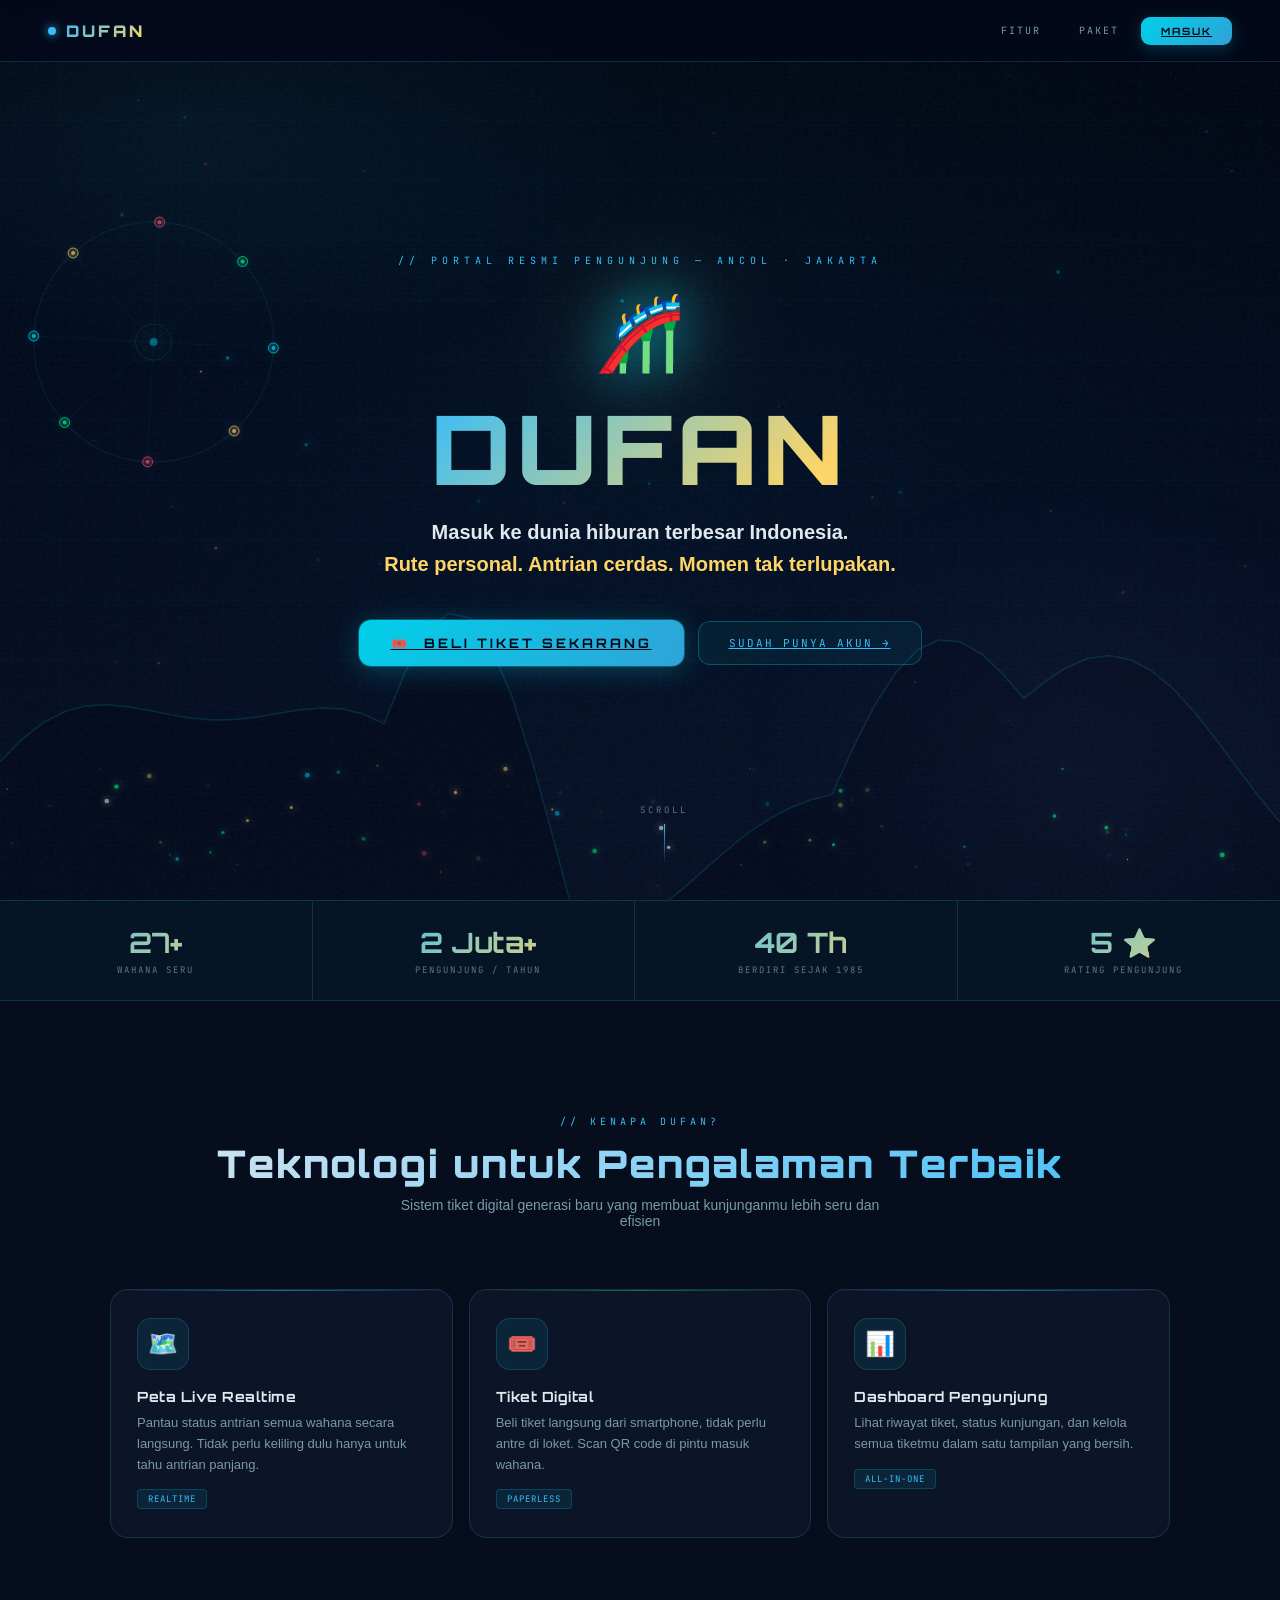
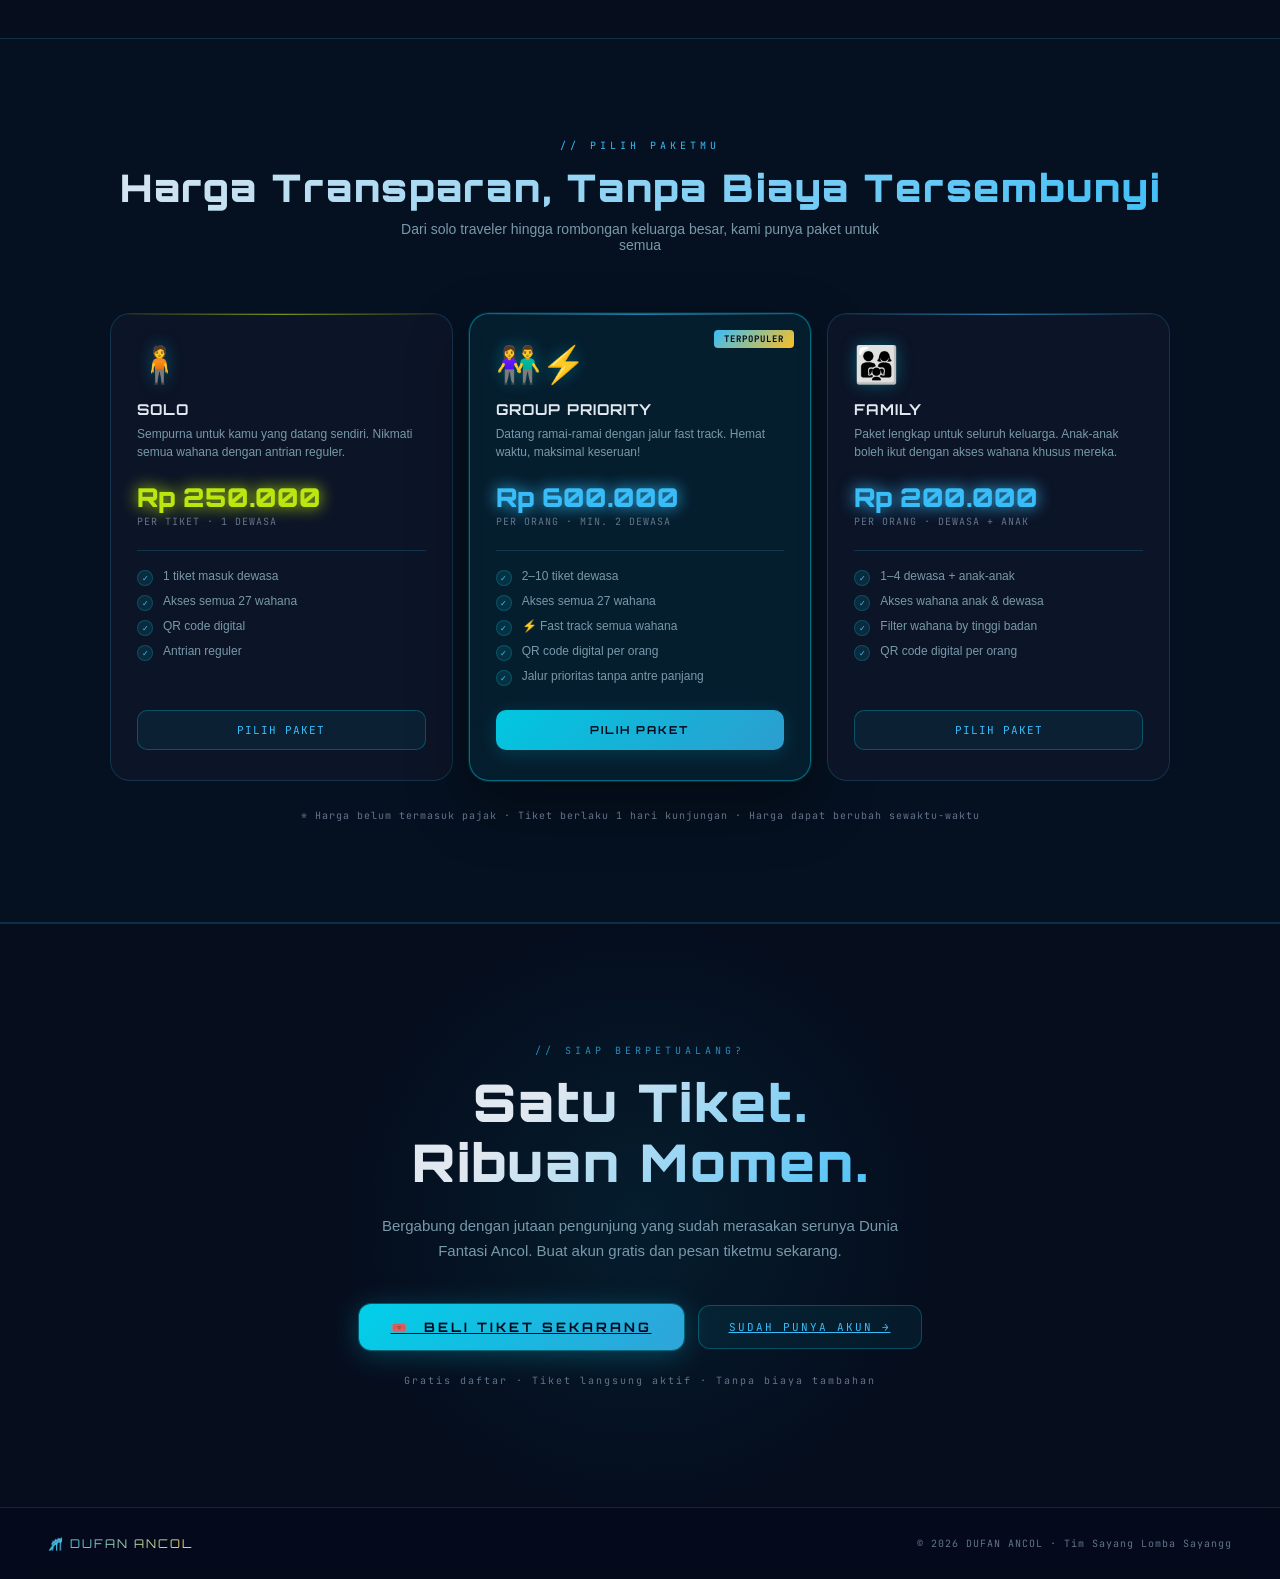
==== index.html @ 314b5cd5 "first commit" ====
<!DOCTYPE html>
<html lang="id">
<head>
<meta charset="UTF-8"/>
<meta name="viewport" content="width=device-width, initial-scale=1.0"/>
<title>DUFAN — Dunia Fantasi Ancol</title>
<link rel="icon" href="data:image/svg+xml,<svg xmlns='http://www.w3.org/2000/svg' viewBox='0 0 100 100'><text y='.9em' font-size='90'>🎢</text></svg>"/>
<link rel="preconnect" href="https://fonts.googleapis.com"/>
<link href="https://fonts.googleapis.com/css2?family=Orbitron:wght@400;600;700;900&family=Syne:wght@400;600;700;800&family=JetBrains+Mono:wght@300;400;500&display=swap" rel="stylesheet"/>
<link href="css/style.css" rel="stylesheet"/>
<link href="css/map.css" rel="stylesheet"/>
</head>
<body>

<canvas id="bg-canvas"></canvas>
<div class="noise"></div>
<div class="scanlines"></div>

<!-- NAVBAR -->
<nav class="navbar">
  <div class="nav-brand">
    <div class="nav-dot"></div>
    <div class="nav-logo">DUFAN</div>
  </div>
  <div class="nav-links">
    <a class="nav-link" href="#fitur">FITUR</a>
    <a class="nav-link" href="#paket">PAKET</a>
    <a href="login.html" class="nav-btn">MASUK</a>
  </div>
</nav>

<div class="page">

  <!-- ═══════════ HERO ═══════════ -->
  <section class="s-hero" id="hero">
    <div class="hero-eyebrow">// PORTAL RESMI PENGUNJUNG — ANCOL · JAKARTA</div>
    <div class="hero-logo-wrap">
      <div class="hero-icon">🎢</div>
    </div>
    <div class="hero-title">DUFAN</div>
    <div class="hero-tagline">
      Masuk ke dunia hiburan terbesar Indonesia.<br>
      <em>Rute personal. Antrian cerdas. Momen tak terlupakan.</em>
    </div>
    <div class="hero-cta-row">
      <a href="login.html" class="btn-cta">🎟️ &nbsp;BELI TIKET SEKARANG</a>
      <a href="login.html" class="btn-cta-outline">SUDAH PUNYA AKUN →</a>
    </div>
    <div class="hero-scroll" onclick="document.getElementById('fitur').scrollIntoView({behavior:'smooth'})">
      <span>SCROLL</span>
      <div class="hero-scroll-line"></div>
    </div>
  </section>

  <!-- STATS BAR -->
  <div class="stats-bar reveal">
    <div class="stat-item">
      <div class="stat-n">27+</div>
      <div class="stat-l">WAHANA SERU</div>
    </div>
    <div class="stat-item">
      <div class="stat-n">2 Juta+</div>
      <div class="stat-l">PENGUNJUNG / TAHUN</div>
    </div>
    <div class="stat-item">
      <div class="stat-n">40 Th</div>
      <div class="stat-l">BERDIRI SEJAK 1985</div>
    </div>
    <div class="stat-item">
      <div class="stat-n">5 ⭐</div>
      <div class="stat-l">RATING PENGUNJUNG</div>
    </div>
  </div>

  <!-- ═══════════ FITUR ═══════════ -->
  <section class="s-features" id="fitur">
    <div class="sec-eye reveal">// KENAPA DUFAN?</div>
    <div class="sec-title reveal">Teknologi untuk Pengalaman Terbaik</div>
    <div class="sec-sub reveal">Sistem tiket digital generasi baru yang membuat kunjunganmu lebih seru dan efisien</div>

    <div class="features-grid">
      <div class="feat-card reveal" style="--fc:var(--cyan)">
        <div class="feat-card-icon">🗺️</div>
        <div class="feat-card-title">Peta Live Realtime</div>
        <div class="feat-card-desc">Pantau status antrian semua wahana secara langsung. Tidak perlu keliling dulu hanya untuk tahu antrian panjang.</div>
        <div class="feat-card-tag">REALTIME</div>
      </div>
      <div class="feat-card reveal" style="--fc:var(--green)">
        <div class="feat-card-icon">🎟️</div>
        <div class="feat-card-title">Tiket Digital</div>
        <div class="feat-card-desc">Beli tiket langsung dari smartphone, tidak perlu antre di loket. Scan QR code di pintu masuk wahana.</div>
        <div class="feat-card-tag">PAPERLESS</div>
      </div>
      <div class="feat-card reveal" style="--fc:var(--cyan2)">
        <div class="feat-card-icon">📊</div>
        <div class="feat-card-title">Dashboard Pengunjung</div>
        <div class="feat-card-desc">Lihat riwayat tiket, status kunjungan, dan kelola semua tiketmu dalam satu tampilan yang bersih.</div>
        <div class="feat-card-tag">ALL-IN-ONE</div>
      </div>
    </div>
  </section>

  <!-- ═══════════ PAKET HARGA ═══════════ -->
  <section class="s-pricing" id="paket">
    <div class="sec-eye reveal">// PILIH PAKETMU</div>
    <div class="sec-title reveal">Harga Transparan, Tanpa Biaya Tersembunyi</div>
    <div class="sec-sub reveal">Dari solo traveler hingga rombongan keluarga besar, kami punya paket untuk semua</div>

    <div class="pricing-grid">
      <!-- SOLO -->
      <div class="pkg-card reveal" style="--pc:#bbe70e">
        <div class="pkg-em">🧍</div>
        <div class="pkg-name">SOLO</div>
        <div class="pkg-desc">Sempurna untuk kamu yang datang sendiri. Nikmati semua wahana dengan antrian reguler.</div>
        <div class="pkg-price-wrap">
          <div class="pkg-price">Rp 250.000</div>
          <div class="pkg-price-unit">PER TIKET · 1 DEWASA</div>
        </div>
        <div class="pkg-divider"></div>
        <div class="pkg-feats">
          <div class="pkg-feat"><div class="pkg-feat-dot">✓</div>1 tiket masuk dewasa</div>
          <div class="pkg-feat"><div class="pkg-feat-dot">✓</div>Akses semua 27 wahana</div>
          <div class="pkg-feat"><div class="pkg-feat-dot">✓</div>QR code digital</div>
          <div class="pkg-feat"><div class="pkg-feat-dot">✓</div>Antrian reguler</div>
        </div>
        <button class="pkg-cta-outline" onclick="location.href='login.html'">PILIH PAKET</button>
      </div>

      <!-- GROUP PRIORITY (featured) -->
      <div class="pkg-card featured reveal" style="--pc:var(--cyan)">
        <div class="pkg-badge">TERPOPULER</div>
        <div class="pkg-em">👫⚡</div>
        <div class="pkg-name">GROUP PRIORITY</div>
        <div class="pkg-desc">Datang ramai-ramai dengan jalur fast track. Hemat waktu, maksimal keseruan!</div>
        <div class="pkg-price-wrap">
          <div class="pkg-price">Rp 600.000</div>
          <div class="pkg-price-unit">PER ORANG · MIN. 2 DEWASA</div>
        </div>
        <div class="pkg-divider"></div>
        <div class="pkg-feats">
          <div class="pkg-feat"><div class="pkg-feat-dot">✓</div>2–10 tiket dewasa</div>
          <div class="pkg-feat"><div class="pkg-feat-dot">✓</div>Akses semua 27 wahana</div>
          <div class="pkg-feat"><div class="pkg-feat-dot">✓</div>⚡ Fast track semua wahana</div>
          <div class="pkg-feat"><div class="pkg-feat-dot">✓</div>QR code digital per orang</div>
          <div class="pkg-feat"><div class="pkg-feat-dot">✓</div>Jalur prioritas tanpa antre panjang</div>
        </div>
        <button class="pkg-cta" onclick="location.href='login.html'">PILIH PAKET</button>
      </div>

      <!-- FAMILY -->
      <div class="pkg-card reveal" style="--pc:#38bdf8">
        <div class="pkg-em">👨‍👩‍👧</div>
        <div class="pkg-name">FAMILY</div>
        <div class="pkg-desc">Paket lengkap untuk seluruh keluarga. Anak-anak boleh ikut dengan akses wahana khusus mereka.</div>
        <div class="pkg-price-wrap">
          <div class="pkg-price">Rp 200.000</div>
          <div class="pkg-price-unit">PER ORANG · DEWASA + ANAK</div>
        </div>
        <div class="pkg-divider"></div>
        <div class="pkg-feats">
          <div class="pkg-feat"><div class="pkg-feat-dot">✓</div>1–4 dewasa + anak-anak</div>
          <div class="pkg-feat"><div class="pkg-feat-dot">✓</div>Akses wahana anak & dewasa</div>
          <div class="pkg-feat"><div class="pkg-feat-dot">✓</div>Filter wahana by tinggi badan</div>
          <div class="pkg-feat"><div class="pkg-feat-dot">✓</div>QR code digital per orang</div>
        </div>
        <button class="pkg-cta-outline" onclick="location.href='login.html'">PILIH PAKET</button>
      </div>
    </div>

    <div class="pricing-note reveal">* Harga belum termasuk pajak · Tiket berlaku 1 hari kunjungan · Harga dapat berubah sewaktu-waktu</div>
  </section>

  <!-- ═══════════ CTA ═══════════ -->
  <section class="s-cta" id="mulai">
    <div class="cta-glow"></div>
    <div class="cta-inner reveal">
      <div class="cta-eye">// SIAP BERPETUALANG?</div>
      <div class="cta-title">Satu Tiket.<br>Ribuan Momen.</div>
      <div class="cta-sub">Bergabung dengan jutaan pengunjung yang sudah merasakan serunya Dunia Fantasi Ancol. Buat akun gratis dan pesan tiketmu sekarang.</div>
      <div class="cta-btns">
        <a href="login.html" class="btn-cta">🎟️ &nbsp;BELI TIKET SEKARANG</a>
        <a href="login.html" class="btn-cta-outline">SUDAH PUNYA AKUN →</a>
      </div>
      <div class="cta-note">Gratis daftar · Tiket langsung aktif · Tanpa biaya tambahan</div>
    </div>
  </section>

</div><!-- /page -->

<!-- FOOTER -->
<footer class="footer">
  <div class="footer-brand">🎢 DUFAN ANCOL</div>
  <div class="footer-copy">© 2026 DUFAN ANCOL · Tim Sayang Lomba Sayangg</div>
</footer>

<!-- BG CANVAS -->
<script src="js/script.js"> </script>

<!-- SCROLL REVEAL -->
<script src="js/observer.js"></script>
</body>
</html>
---- css/style.css ----
*,*::before,*::after{box-sizing:border-box;margin:0;padding:0}
:root{
  --ink:#04091a;--ink2:#070e23;--cyan:#00e5ff;--cyan2:#38bdf8;
  --gold:#ffd566;--gold2:#fbbf24;--green:#00ff87;--red:#ff4d6d;
  --panel:rgba(5,12,30,0.82);--border:rgba(0,229,255,0.12);
  --border2:rgba(0,229,255,0.25);--muted:#3a5068;--sub:#7899aa;--text:#ddeeff;
}
html{scroll-behavior:smooth}
body{min-height:100%;background:var(--ink);color:var(--text);font-family:'Syne',sans-serif;font-size:14px;overflow-x:hidden}
#bg-canvas{position:fixed;inset:0;width:100%;height:100%;z-index:0;pointer-events:none}
.noise{position:fixed;inset:0;z-index:1;opacity:.035;pointer-events:none;
  background-image:url("data:image/svg+xml,%3Csvg viewBox='0 0 256 256' xmlns='http://www.w3.org/2000/svg'%3E%3Cfilter id='n'%3E%3CfeTurbulence type='fractalNoise' baseFrequency='.9' numOctaves='4' stitchTiles='stitch'/%3E%3C/filter%3E%3Crect width='100%25' height='100%25' filter='url(%23n)'/%3E%3C/svg%3E")}
.scanlines{position:fixed;inset:0;z-index:2;pointer-events:none;
  background:repeating-linear-gradient(0deg,transparent,transparent 2px,rgba(0,229,255,.012) 2px,rgba(0,229,255,.012) 4px);
  animation:scanShift 8s linear infinite}
@keyframes scanShift{from{background-position:0 0}to{background-position:0 400px}}

/* ── NAVBAR ── */
.navbar{
  position:fixed;top:0;left:0;right:0;z-index:200;
  height:62px;padding:0 48px;
  display:flex;align-items:center;gap:16px;
  background:rgba(4,9,26,.85);backdrop-filter:blur(20px);
  border-bottom:1px solid var(--border);
  transition:background .3s;
}
.nav-brand{display:flex;align-items:center;gap:10px;text-decoration:none}
.nav-dot{width:8px;height:8px;border-radius:50%;background:var(--cyan);
  box-shadow:0 0 10px var(--cyan);animation:navpulse 2s ease-in-out infinite}
@keyframes navpulse{0%,100%{opacity:1;box-shadow:0 0 10px var(--cyan)}50%{opacity:.3;box-shadow:0 0 3px var(--cyan)}}
.nav-logo{font-family:'Orbitron',monospace;font-weight:900;font-size:16px;letter-spacing:3px;
  background:linear-gradient(135deg,var(--cyan),var(--gold));
  -webkit-background-clip:text;-webkit-text-fill-color:transparent;background-clip:text}
.nav-links{display:flex;align-items:center;gap:6px;margin-left:auto}
.nav-link{padding:7px 16px;background:none;border:none;
  font-family:'JetBrains Mono',monospace;font-size:10px;letter-spacing:2px;
  color:var(--sub);cursor:pointer;border-radius:8px;transition:all .2s;text-decoration:none}
.nav-link:hover{color:var(--cyan);background:rgba(0,229,255,.06)}
.nav-btn{padding:8px 20px;
  background:linear-gradient(135deg,rgba(0,229,255,.9),rgba(56,189,248,.85));
  color:var(--ink);border:none;border-radius:9px;
  font-family:'Orbitron',monospace;font-weight:700;font-size:10px;letter-spacing:2px;
  cursor:pointer;transition:all .2s;
  box-shadow:0 4px 16px rgba(0,229,255,.2)}
.nav-btn:hover{transform:translateY(-1px);box-shadow:0 8px 24px rgba(0,229,255,.35)}

/* ── SECTIONS WRAPPER ── */
.page{position:relative;z-index:10}

/* ─────────────────────────────
   SECTION 1: HERO
───────────────────────────── */
.s-hero{
  min-height:100vh;
  display:flex;flex-direction:column;align-items:center;justify-content:center;
  padding:100px 48px 80px;text-align:center;position:relative;
}
.hero-eyebrow{
  font-family:'JetBrains Mono',monospace;font-size:10px;letter-spacing:5px;
  color:var(--cyan);opacity:.8;margin-bottom:24px;
  animation:fadeUp .6s ease both;
}
.hero-logo-wrap{display:flex;align-items:center;justify-content:center;gap:20px;margin-bottom:24px;animation:fadeUp .7s .1s ease both}
.hero-icon{font-size:72px;filter:drop-shadow(0 0 28px rgba(0,229,255,.7)) drop-shadow(0 0 60px rgba(255,213,102,.3));
  animation:logoFloat 4s ease-in-out infinite}
@keyframes logoFloat{0%,100%{transform:translateY(0) rotate(-2deg)}50%{transform:translateY(-12px) rotate(2deg)}}
.hero-title{
  font-family:'Orbitron',monospace;font-weight:900;font-size:clamp(52px,10vw,96px);
  line-height:1;letter-spacing:6px;
  background:linear-gradient(135deg,var(--cyan) 0%,var(--gold) 50%,var(--cyan) 100%);
  background-size:200% auto;
  -webkit-background-clip:text;-webkit-text-fill-color:transparent;background-clip:text;
  animation:shimmer 4s linear infinite,fadeUp .7s .1s ease both;
}
@keyframes shimmer{from{background-position:0% center}to{background-position:200% center}}
.hero-tagline{
  font-size:clamp(15px,2vw,20px);font-weight:600;color:var(--text);
  line-height:1.6;max-width:580px;margin:20px auto 40px;
  animation:fadeUp .7s .2s ease both;
}
.hero-tagline em{font-style:normal;color:var(--gold)}
.hero-cta-row{display:flex;align-items:center;justify-content:center;gap:14px;flex-wrap:wrap;animation:fadeUp .7s .3s ease both}
.btn-cta{
  padding:15px 32px;
  background:linear-gradient(135deg,rgba(0,229,255,.9),rgba(56,189,248,.85));
  color:var(--ink);border:none;border-radius:12px;
  font-family:'Orbitron',monospace;font-weight:700;font-size:13px;letter-spacing:3px;
  cursor:pointer;transition:all .3s;position:relative;overflow:hidden;
  box-shadow:0 4px 28px rgba(0,229,255,.25),0 0 0 1px rgba(0,229,255,.3);
}
.btn-cta::before{content:'';position:absolute;inset:0;
  background:linear-gradient(135deg,rgba(255,213,102,.3),transparent);opacity:0;transition:opacity .3s}
.btn-cta:hover{transform:translateY(-2px);box-shadow:0 10px 36px rgba(0,229,255,.4)}
.btn-cta:hover::before{opacity:1}
.btn-cta-outline{
  padding:14px 30px;
  background:rgba(0,229,255,.06);
  border:1px solid var(--border2);border-radius:12px;
  font-family:'JetBrains Mono',monospace;font-size:11px;letter-spacing:2px;
  color:var(--cyan);cursor:pointer;transition:all .2s;
}
.btn-cta-outline:hover{background:rgba(0,229,255,.12);border-color:rgba(0,229,255,.5)}
.hero-scroll{
  position:absolute;bottom:36px;left:50%;transform:translateX(-50%);
  display:flex;flex-direction:column;align-items:center;gap:8px;
  font-family:'JetBrains Mono',monospace;font-size:9px;letter-spacing:3px;color:var(--muted);
  animation:fadeUp .8s .6s ease both;cursor:pointer;
}
.hero-scroll-line{width:1px;height:40px;background:linear-gradient(180deg,var(--cyan),transparent);
  animation:scrollPulse 2s ease-in-out infinite}
@keyframes scrollPulse{0%,100%{opacity:.3;transform:scaleY(1)}50%{opacity:1;transform:scaleY(1.1)}}

/* ── STATS BAR ── */
.stats-bar{
  display:flex;align-items:center;justify-content:center;
  gap:0;flex-wrap:wrap;
  background:rgba(0,229,255,.03);border-top:1px solid var(--border);border-bottom:1px solid var(--border);
  padding:0;margin:0;
}
.stat-item{
  flex:1;min-width:160px;padding:24px 32px;text-align:center;
  border-right:1px solid var(--border);
  transition:background .2s;
}
.stat-item:last-child{border-right:none}
.stat-item:hover{background:rgba(0,229,255,.04)}
.stat-n{font-family:'Orbitron',monospace;font-size:28px;font-weight:700;
  background:linear-gradient(135deg,var(--cyan),var(--gold));
  -webkit-background-clip:text;-webkit-text-fill-color:transparent;background-clip:text}
.stat-l{font-family:'JetBrains Mono',monospace;font-size:9px;letter-spacing:2px;color:var(--muted);margin-top:4px}

/* ─────────────────────────────
   SECTION 2: FITUR
───────────────────────────── */
.s-features{padding:100px 48px}
.sec-eye{font-family:'JetBrains Mono',monospace;font-size:10px;letter-spacing:4px;color:var(--cyan);opacity:.7;margin-bottom:12px;text-align:center}
.sec-title{
  font-family:'Orbitron',monospace;font-weight:900;font-size:clamp(26px,4vw,38px);
  letter-spacing:2px;text-align:center;margin-bottom:10px;
  background:linear-gradient(135deg,var(--text),var(--cyan));
  -webkit-background-clip:text;-webkit-text-fill-color:transparent;background-clip:text;
}
.sec-sub{font-size:14px;color:var(--sub);text-align:center;margin-bottom:60px;max-width:500px;margin-left:auto;margin-right:auto}
.features-grid{
  display:grid;grid-template-columns:repeat(3,1fr);gap:16px;
  max-width:1060px;margin:0 auto;
}
.feat-card{
  padding:28px 26px;
  background:var(--panel);border:1px solid var(--border);border-radius:18px;
  backdrop-filter:blur(8px);position:relative;overflow:hidden;
  transition:all .3s;cursor:default;
}
.feat-card::before{content:'';position:absolute;top:0;left:0;right:0;height:1px;
  background:linear-gradient(90deg,transparent,var(--fc,var(--cyan)),transparent);opacity:.5}
.feat-card:hover{border-color:var(--border2);transform:translateY(-4px);
  box-shadow:0 16px 48px rgba(0,0,0,.4)}
.feat-card-icon{
  width:52px;height:52px;border-radius:14px;
  background:rgba(0,229,255,.08);border:1px solid var(--border);
  display:flex;align-items:center;justify-content:center;font-size:24px;
  margin-bottom:18px;
}
.feat-card-title{font-family:'Orbitron',monospace;font-size:14px;font-weight:700;letter-spacing:.5px;margin-bottom:8px}
.feat-card-desc{font-size:13px;color:var(--sub);line-height:1.6}
.feat-card-tag{
  display:inline-block;margin-top:14px;
  padding:3px 10px;border-radius:4px;
  font-family:'JetBrains Mono',monospace;font-size:9px;letter-spacing:1px;
  background:rgba(0,229,255,.08);color:var(--cyan);border:1px solid rgba(0,229,255,.18);
}

/* ─────────────────────────────
   SECTION 3: PAKET HARGA
───────────────────────────── */
.s-pricing{padding:100px 48px;background:rgba(0,229,255,.015);border-top:1px solid var(--border);border-bottom:1px solid var(--border)}
.pricing-grid{
  display:grid;grid-template-columns:repeat(3,1fr);gap:16px;
  max-width:1060px;margin:0 auto;
}
.pkg-card{
  padding:30px 26px;
  background:var(--panel);border:1px solid var(--border);border-radius:20px;
  backdrop-filter:blur(8px);position:relative;overflow:hidden;
  transition:all .3s;display:flex;flex-direction:column;
}
.pkg-card.featured{
  border-color:rgba(0,229,255,.4);
  background:rgba(0,229,255,.06);
  box-shadow:0 0 0 1px rgba(0,229,255,.12),0 24px 60px rgba(0,0,0,.4);
}
.pkg-card::before{content:'';position:absolute;top:0;left:0;right:0;height:1px;
  background:linear-gradient(90deg,transparent,var(--pc,var(--cyan)),transparent);opacity:.6}
.pkg-card:hover{transform:translateY(-4px);box-shadow:0 20px 52px rgba(0,0,0,.45)}
.pkg-badge{
  position:absolute;top:16px;right:16px;
  padding:3px 10px;border-radius:4px;
  font-family:'JetBrains Mono',monospace;font-size:9px;letter-spacing:1px;
  background:linear-gradient(135deg,var(--cyan),var(--gold2));color:var(--ink);font-weight:700;
}
.pkg-em{font-size:36px;margin-bottom:14px;filter:drop-shadow(0 0 8px rgba(0,229,255,.3))}
.pkg-name{font-family:'Orbitron',monospace;font-weight:700;font-size:15px;letter-spacing:1px;margin-bottom:6px}
.pkg-desc{font-size:12px;color:var(--sub);margin-bottom:20px;line-height:1.5}
.pkg-price-wrap{margin-bottom:22px}
.pkg-price{
  font-family:'Orbitron',monospace;font-weight:900;font-size:26px;
  color:var(--pc,var(--cyan));text-shadow:0 0 16px var(--pc,var(--cyan));
}
.pkg-price-unit{font-family:'JetBrains Mono',monospace;font-size:10px;color:var(--muted);margin-top:2px;letter-spacing:1px}
.pkg-divider{height:1px;background:var(--border);margin:0 0 18px}
.pkg-feats{display:flex;flex-direction:column;gap:8px;flex:1}
.pkg-feat{display:flex;align-items:flex-start;gap:10px;font-size:12px;color:var(--sub)}
.pkg-feat-dot{
  width:16px;height:16px;border-radius:50%;flex-shrink:0;margin-top:1px;
  background:rgba(0,229,255,.1);border:1px solid rgba(0,229,255,.2);
  display:flex;align-items:center;justify-content:center;font-size:8px;color:var(--cyan);
}
.pkg-cta{
  margin-top:24px;width:100%;padding:13px;
  background:linear-gradient(135deg,rgba(0,229,255,.85),rgba(56,189,248,.8));
  color:var(--ink);border:none;border-radius:10px;
  font-family:'Orbitron',monospace;font-weight:700;font-size:11px;letter-spacing:2px;
  cursor:pointer;transition:all .2s;
  box-shadow:0 4px 20px rgba(0,229,255,.15);
}
.pkg-cta:hover{transform:translateY(-1px);box-shadow:0 8px 28px rgba(0,229,255,.3)}
.pkg-cta-outline{
  margin-top:24px;width:100%;padding:12px;
  background:rgba(0,229,255,.06);
  border:1px solid var(--border2);border-radius:10px;
  font-family:'JetBrains Mono',monospace;font-size:11px;letter-spacing:1px;
  color:var(--cyan);cursor:pointer;transition:all .2s;
}
.pkg-cta-outline:hover{background:rgba(0,229,255,.12)}
.pricing-note{text-align:center;margin-top:28px;font-family:'JetBrains Mono',monospace;font-size:10px;color:var(--muted);letter-spacing:1px}

/* ─────────────────────────────
   SECTION 4: AUTH
───────────────────────────── */


/* ── FOOTER ── */
.footer{
  position:relative;z-index:10;
  border-top:1px solid var(--border);
  padding:28px 48px;
  display:flex;align-items:center;justify-content:space-between;flex-wrap:wrap;gap:12px;
  background:rgba(4,9,26,.6);backdrop-filter:blur(12px);
}
.footer-brand{font-family:'Orbitron',monospace;font-size:12px;letter-spacing:2px;
  background:linear-gradient(135deg,var(--cyan),var(--gold));
  -webkit-background-clip:text;-webkit-text-fill-color:transparent;background-clip:text}
.footer-copy{font-family:'JetBrains Mono',monospace;font-size:10px;color:var(--muted);letter-spacing:1px}

/* ── TOAST ── */
.toast{position:fixed;bottom:28px;left:50%;transform:translateX(-50%) translateY(20px);
  display:flex;align-items:center;gap:10px;padding:13px 22px;
  background:rgba(4,9,26,.96);border:1px solid var(--border2);border-radius:40px;
  font-size:13px;backdrop-filter:blur(20px);
  box-shadow:0 12px 40px rgba(0,0,0,.5),0 0 0 1px rgba(0,229,255,.05);
  opacity:0;pointer-events:none;transition:all .35s cubic-bezier(.4,0,.2,1);z-index:999;white-space:nowrap}
.toast.show{opacity:1;transform:translateX(-50%) translateY(0)}
.toast.success{border-color:rgba(0,255,135,.3);color:var(--green)}
.toast.error  {border-color:rgba(255,77,109,.3);color:var(--red)}
.toast.info   {border-color:rgba(0,229,255,.3);color:var(--cyan)}


/* ── CTA SECTION ── */
.s-cta{
  padding:120px 48px;
  position:relative;overflow:hidden;
  border-top:1px solid var(--border);
  display:flex;justify-content:center;
}
.cta-glow{
  position:absolute;top:50%;left:50%;transform:translate(-50%,-50%);
  width:600px;height:600px;border-radius:50%;pointer-events:none;
  background:radial-gradient(circle,rgba(0,229,255,.07) 0%,transparent 70%);
}
.cta-inner{text-align:center;position:relative;z-index:1;max-width:640px}
.cta-eye{font-family:'JetBrains Mono',monospace;font-size:10px;letter-spacing:4px;
  color:var(--cyan);opacity:.7;margin-bottom:16px}
.cta-title{
  font-family:'Orbitron',monospace;font-weight:900;
  font-size:clamp(32px,5vw,52px);letter-spacing:2px;line-height:1.15;
  margin-bottom:20px;
  background:linear-gradient(135deg,var(--text) 30%,var(--cyan));
  -webkit-background-clip:text;-webkit-text-fill-color:transparent;background-clip:text;
}
.cta-sub{font-size:15px;color:var(--sub);line-height:1.7;margin-bottom:40px;max-width:520px;margin-left:auto;margin-right:auto}
.cta-btns{display:flex;align-items:center;justify-content:center;gap:14px;flex-wrap:wrap;margin-bottom:24px}
.cta-note{font-family:'JetBrains Mono',monospace;font-size:10px;color:var(--muted);letter-spacing:2px}

/* ── ANIMATIONS ── */
@keyframes fadeUp{from{opacity:0;transform:translateY(20px)}to{opacity:1;transform:translateY(0)}}
.reveal{opacity:0;transform:translateY(28px);transition:opacity .6s ease,transform .6s ease}
.reveal.visible{opacity:1;transform:translateY(0)}

/* ── SCROLLBAR ── */
::-webkit-scrollbar{width:4px}
::-webkit-scrollbar-track{background:transparent}
::-webkit-scrollbar-thumb{background:var(--muted);border-radius:4px}

/* ── RESPONSIVE ── */
@media(max-width:960px){
  .features-grid,.pricing-grid{grid-template-columns:1fr 1fr}
  .s-features,.s-pricing{padding:72px 28px}
  .navbar{padding:0 24px}
}
@media(max-width:640px){
  .features-grid,.pricing-grid{grid-template-columns:1fr}
  .s-hero{padding:100px 24px 80px}
  .hero-cta-row{flex-direction:column;align-items:stretch}
  .btn-cta,.btn-cta-outline{width:100%;text-align:center}
  .stats-bar{flex-direction:column}
  .stat-item{border-right:none;border-bottom:1px solid var(--border)}
  .stat-item:last-child{border-bottom:none}

  .navbar{padding:0 16px}
  .nav-links .nav-link{display:none}
  .footer{padding:24px 24px;flex-direction:column;text-align:center}
  .s-features,.s-pricing{padding:60px 20px}
}
---- css/map.css ----
/* ================================================================
   DUFAN — map.css
================================================================ */


*, *::before, *::after { margin:0; padding:0; box-sizing:border-box; }
:root {
  --bg:#060e1e; --panel:rgba(14,22,40,0.90); --border:rgba(56,189,248,0.18);
  --cyan:#38bdf8; --indigo:#818cf8; --green:#22c55e; --amber:#fbbf24; --red:#ef4444;
  --text:#e2e8f0; --muted:#64748b;
  --mono:'Share Tech Mono',monospace; --title:'Orbitron',sans-serif;
}
html, body { min-height:100vh; background:var(--bg); color:var(--text); font-family:'Inter',sans-serif; overflow-x:hidden; }
body::before {
  content:''; position:fixed; inset:0; pointer-events:none; z-index:0;
  background-image:linear-gradient(rgba(56,189,248,0.04) 1px,transparent 1px),
                   linear-gradient(90deg,rgba(56,189,248,0.04) 1px,transparent 1px);
  background-size:48px 48px;
}
body::after {
  content:''; position:fixed; inset:0; pointer-events:none; z-index:0;
  background:radial-gradient(ellipse 70% 50% at 15% 15%,rgba(56,189,248,0.07) 0%,transparent 55%),
             radial-gradient(ellipse 50% 60% at 85% 85%,rgba(129,140,248,0.06) 0%,transparent 55%);
}

/* ── TOPBAR ── */
.sim-topbar {
  position:fixed; top:0; left:0; right:0; height:52px; z-index:1100;
  display:flex; align-items:center; justify-content:space-between; padding:0 20px;
  background:rgba(6,14,30,0.94); backdrop-filter:blur(16px);
  border-bottom:1px solid var(--border); box-shadow:0 2px 24px rgba(0,0,0,0.5);
}
.sim-back-btn {
  font-family:var(--mono); font-size:11px; letter-spacing:2px;
  color:rgba(56,189,248,0.75); text-decoration:none; cursor:pointer;
  padding:6px 16px; border:1px solid rgba(56,189,248,0.25); border-radius:20px;
  background:none; transition:all 0.2s;
}
.sim-back-btn:hover { background:rgba(56,189,248,0.1); border-color:rgba(56,189,248,0.55); color:var(--cyan); }
.sim-topbar-center {
  position:absolute; left:50%; transform:translateX(-50%);
  display:flex; align-items:center; gap:10px; pointer-events:none;
}
.sim-topbar-dot {
  width:7px; height:7px; border-radius:50%;
  background:var(--green); box-shadow:0 0 8px var(--green);
  animation:tbBlink 2s ease-in-out infinite;
}
@keyframes tbBlink{0%,100%{opacity:1}50%{opacity:0.25}}
.sim-topbar-title { font-family:var(--title); font-size:13px; font-weight:700; letter-spacing:2px; color:var(--cyan); }
.sim-topbar-title span { color:#94a3b8; font-weight:400; font-size:12px; }
.topbar-right { display:flex; align-items:center; gap:10px; }
.topbar-pill {
  font-family:var(--mono); font-size:9px; letter-spacing:2px; padding:4px 12px; border-radius:20px;
  background:rgba(34,197,94,0.12); border:1px solid rgba(34,197,94,0.3); color:var(--green);
}
#topbar-time { font-family:var(--mono); font-size:11px; color:var(--muted); letter-spacing:1px; }

/* ── TOAST ── */
.toast {
  position:fixed; bottom:24px; right:24px; z-index:2000;
  background:rgba(14,22,40,0.96); border:1px solid var(--border); backdrop-filter:blur(16px);
  border-radius:12px; padding:12px 18px; display:flex; align-items:center; gap:10px;
  font-family:var(--mono); font-size:11px; letter-spacing:1px; max-width:340px;
  transform:translateY(100px); opacity:0; transition:all 0.3s cubic-bezier(0.34,1.56,0.64,1); pointer-events:none;
}
.toast.show{transform:translateY(0);opacity:1;}
.toast.success{border-color:rgba(34,197,94,0.4);color:var(--green);}
.toast.error{border-color:rgba(239,68,68,0.4);color:var(--red);}

/* ── APP ── */
.app { position:relative; z-index:1; padding:64px 16px 32px; max-width:1400px; margin:0 auto; }

/* ── PAGE HEADER ── */
.page-header { margin-bottom:18px; animation:fadeUp 0.6s ease both; }
.page-eyebrow { font-family:var(--mono); font-size:10px; letter-spacing:4px; color:var(--cyan); opacity:0.65; margin-bottom:6px; }
.page-title {
  font-family:var(--title); font-size:clamp(20px,3.5vw,30px); font-weight:900; letter-spacing:3px; margin-bottom:4px;
  background:linear-gradient(90deg,var(--cyan) 0%,var(--indigo) 60%);
  -webkit-background-clip:text; -webkit-text-fill-color:transparent; background-clip:text;
}
.page-subtitle { font-size:11px; color:var(--muted); font-family:var(--mono); letter-spacing:1px; }

/* ── STATS BAR ── */
.stats-bar {
  display:grid; grid-template-columns:repeat(4,1fr); gap:10px; margin-bottom:14px;
  animation:fadeUp 0.6s 0.1s ease both;
}
@media(max-width:580px){.stats-bar{grid-template-columns:repeat(2,1fr);}}
.stat-card {
  background:var(--panel); border:1px solid var(--border); border-radius:12px;
  padding:12px 14px; text-align:center; backdrop-filter:blur(8px);
}
.stat-num{font-family:var(--title);font-size:24px;font-weight:700;margin-bottom:3px;text-shadow:0 0 18px currentColor;}
.stat-num.cyan{color:var(--cyan);}.stat-num.green{color:var(--green);}.stat-num.amber{color:var(--amber);}.stat-num.red{color:var(--red);}
.stat-label{font-family:var(--mono);font-size:8px;letter-spacing:2px;color:var(--muted);text-transform:uppercase;}

/* ── LEGEND ── */
.legend {
  display:flex; align-items:center; gap:16px; flex-wrap:wrap;
  margin-bottom:14px; padding:10px 16px;
  background:var(--panel); border:1px solid var(--border); border-radius:10px;
  animation:fadeUp 0.6s 0.15s ease both;
}
.legend-title{font-family:var(--mono);font-size:8px;letter-spacing:3px;color:var(--muted);}
.legend-item{display:flex;align-items:center;gap:6px;font-family:var(--mono);font-size:9px;letter-spacing:1px;}
.legend-dot{width:9px;height:9px;border-radius:50%;box-shadow:0 0 6px currentColor;}
#last-update-lbl{margin-left:auto;font-family:var(--mono);font-size:8px;color:var(--muted);}

/* ── MAP CANVAS WRAPPER ── */
.map-wrap {
  position:relative;
  background:rgba(8,18,38,0.95); border:1px solid rgba(56,140,255,0.2); border-radius:16px;
  overflow:hidden; box-shadow:0 0 60px rgba(0,0,0,0.6);
  animation:fadeUp 0.6s 0.2s ease both;
}
#map-canvas { display:block; width:100%; height:auto; cursor:crosshair; }
.map-badge {
  position:absolute; top:14px; left:50%; transform:translateX(-50%); z-index:10;
  font-family:var(--title); font-size:10px; letter-spacing:3px; color:var(--cyan);
  background:rgba(6,14,30,0.85); border:1px solid rgba(56,189,248,0.3);
  padding:4px 16px; border-radius:20px; display:flex; align-items:center; gap:7px; pointer-events:none; white-space:nowrap;
}
.badge-dot { width:6px;height:6px;border-radius:50%;background:var(--green);box-shadow:0 0 8px var(--green);animation:tbBlink 2s ease-in-out infinite; }

/* ── TOOLTIP ── */
.map-tooltip {
  position:absolute; z-index:100; pointer-events:none;
  background:rgba(6,14,30,0.97); border:1px solid var(--border);
  border-radius:12px; padding:14px 16px; min-width:190px;
  backdrop-filter:blur(16px); box-shadow:0 12px 40px rgba(0,0,0,0.7);
  opacity:0; transition:opacity 0.15s;
}
.map-tooltip.show{opacity:1;}
.tt-name{font-family:var(--title);font-size:12px;font-weight:700;letter-spacing:1px;margin-bottom:6px;}
.tt-count{font-family:var(--title);font-size:28px;font-weight:900;line-height:1;text-shadow:0 0 20px currentColor;}
.tt-count-lbl{font-family:var(--mono);font-size:8px;letter-spacing:2px;color:var(--muted);margin-bottom:6px;}
.tt-bar-bg{height:3px;border-radius:2px;background:rgba(255,255,255,0.07);overflow:hidden;margin-bottom:6px;}
.tt-bar{height:100%;border-radius:2px;transition:width 0.4s;}
.tt-row{display:flex;justify-content:space-between;font-family:var(--mono);font-size:8px;color:var(--muted);}
.tt-status{font-family:var(--mono);font-size:8px;letter-spacing:2px;margin-top:6px;padding:3px 10px;border-radius:10px;border:1px solid;display:inline-block;}
.tt-divider{border:none;border-top:1px solid rgba(255,255,255,0.06);margin:7px 0;}
.tt-info-grid{display:grid;grid-template-columns:1fr 1fr;gap:4px 10px;margin-top:4px;}
.tt-info-item{font-family:var(--mono);font-size:8px;}
.tt-info-lbl{color:var(--muted);letter-spacing:1px;text-transform:uppercase;margin-bottom:1px;}
.tt-info-val{color:#e2e8f0;font-weight:600;}
.tt-ft-yes{color:#fbbf24;}.tt-ft-no{color:var(--muted);}

/* ── FOOTER ── */
.map-footer{margin-top:12px;text-align:center;font-family:var(--mono);font-size:9px;letter-spacing:2px;color:var(--muted);opacity:0.4;}

@keyframes fadeUp{from{opacity:0;transform:translateY(14px)}to{opacity:1;transform:translateY(0)}}
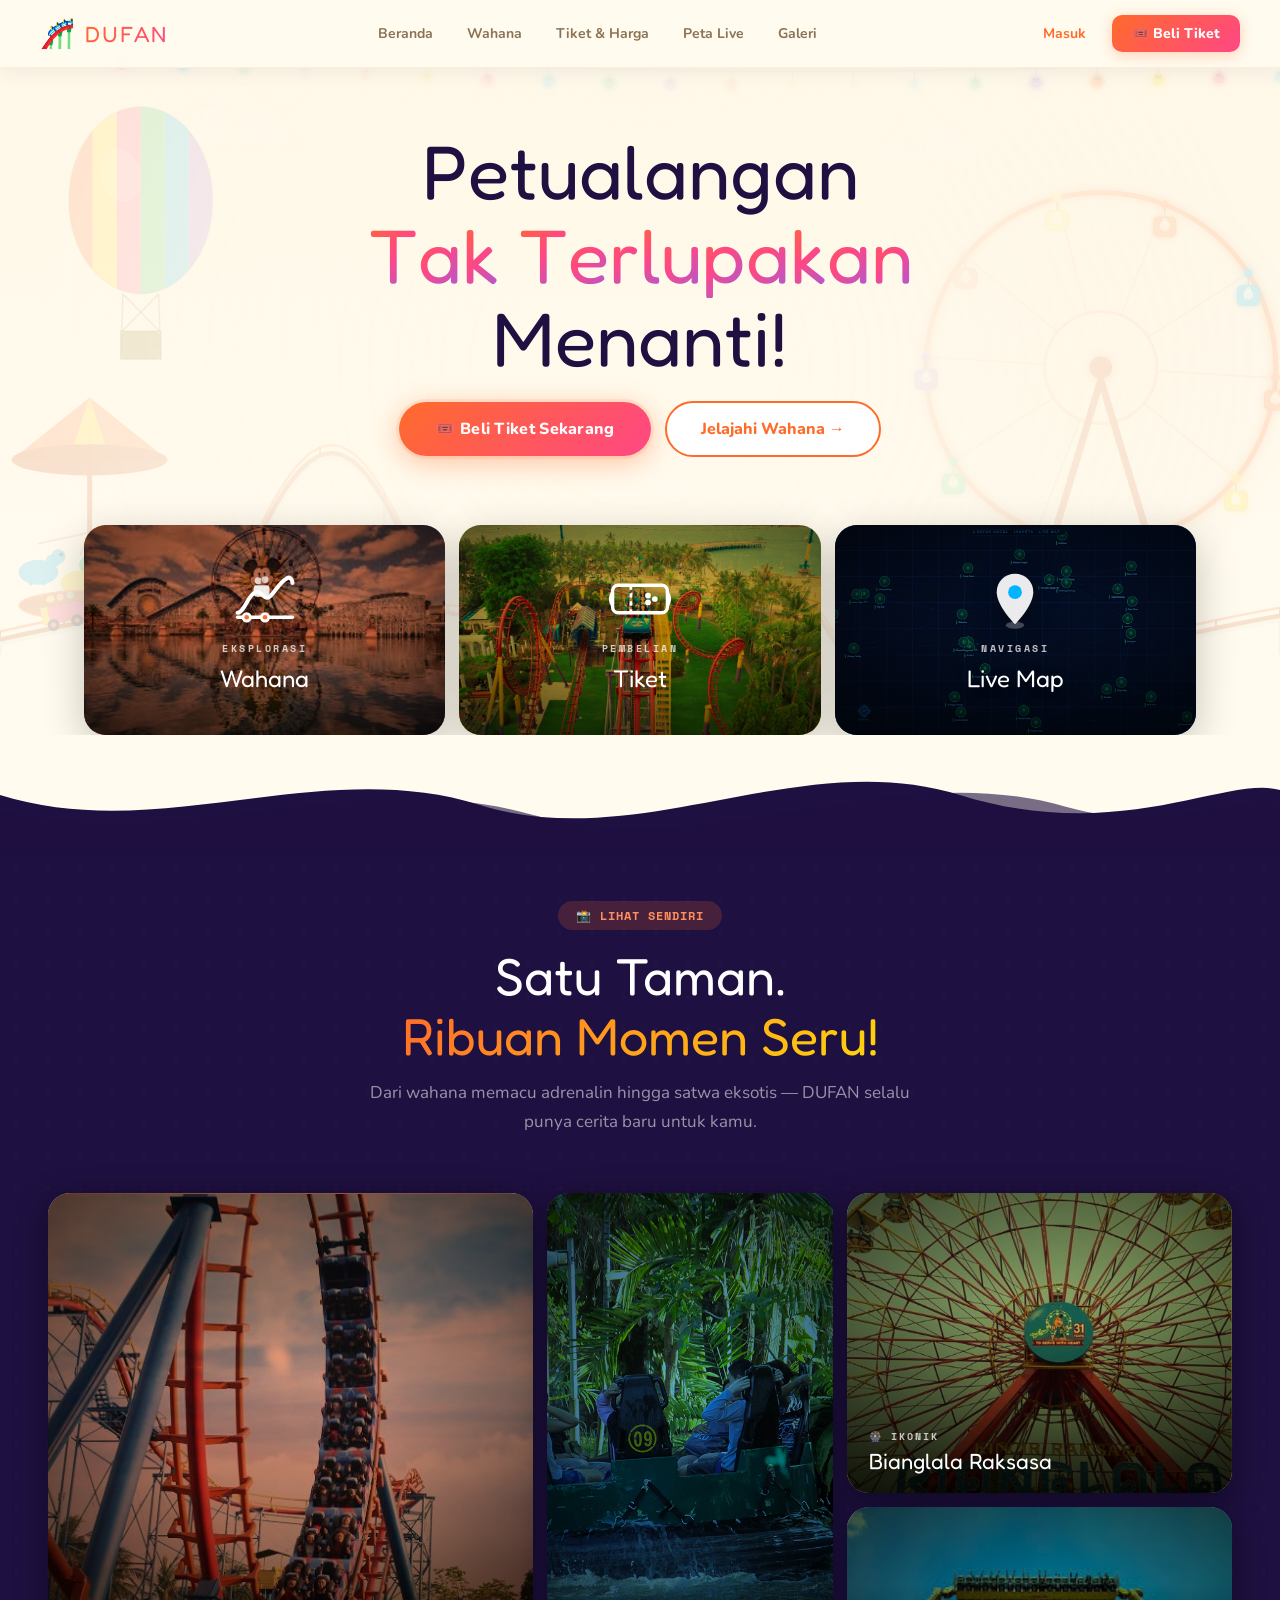
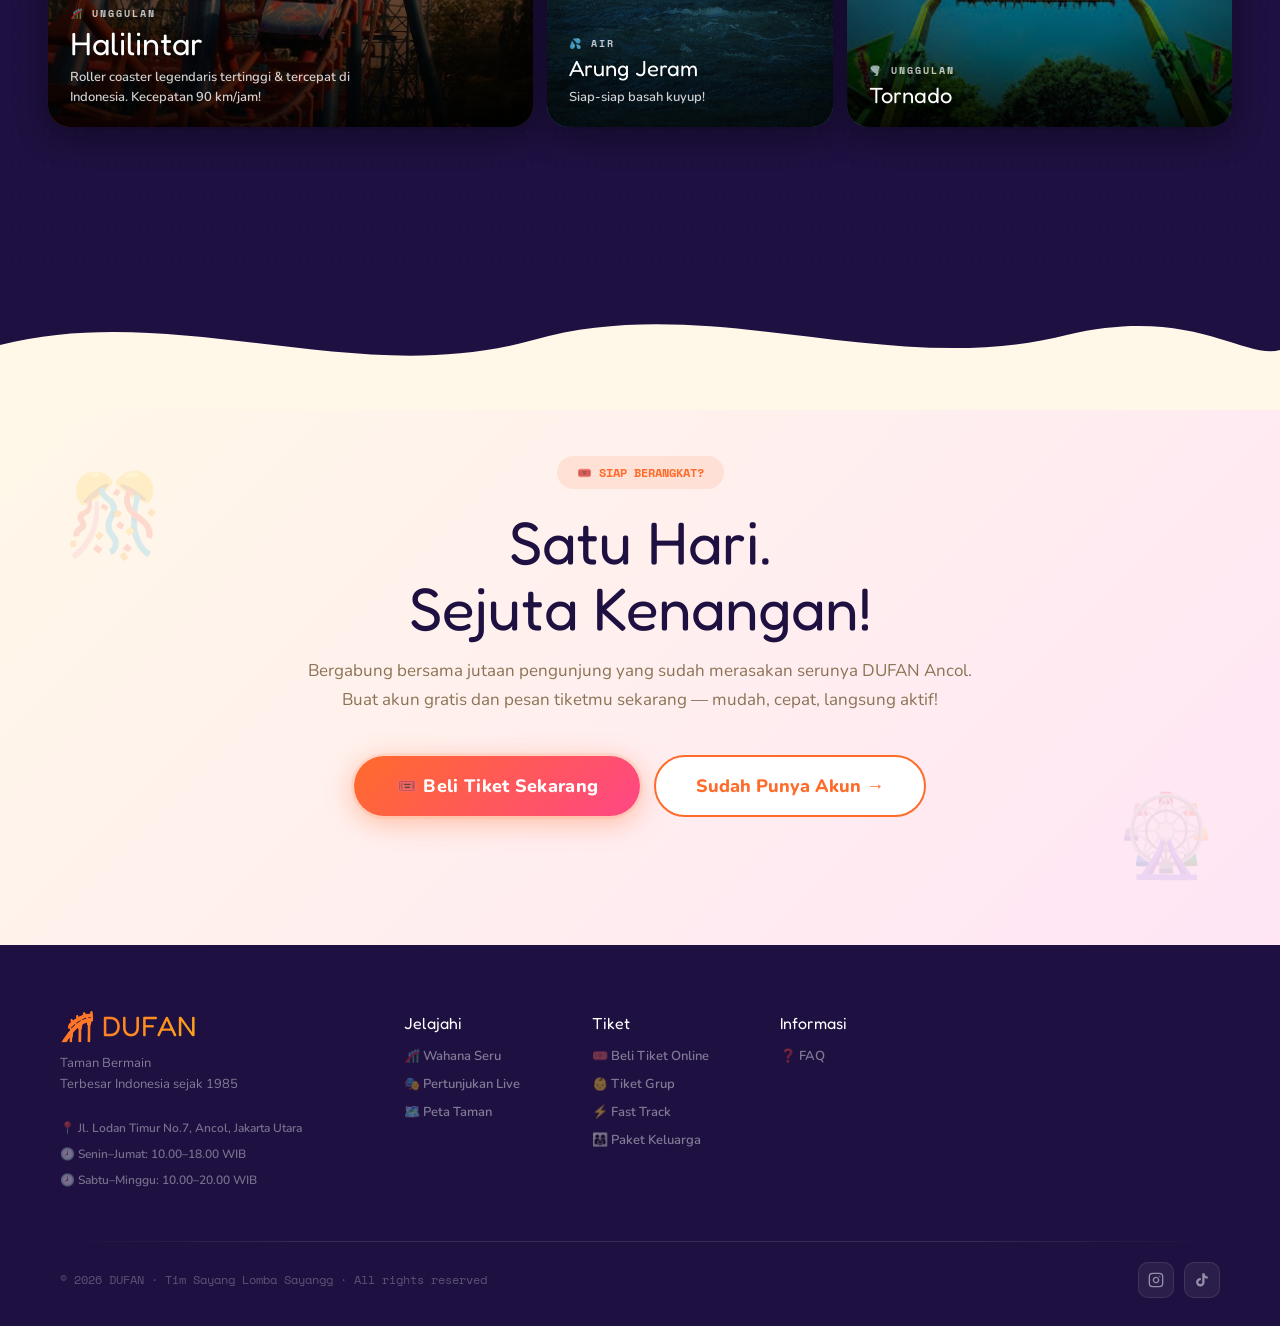
==== commit 5aeca077: "redesign total ui + add history ticket" ====
--- a/index.html
+++ b/index.html
@@ -6,182 +6,243 @@
 <title>DUFAN — Dunia Fantasi Ancol</title>
 <link rel="icon" href="data:image/svg+xml,<svg xmlns='http://www.w3.org/2000/svg' viewBox='0 0 100 100'><text y='.9em' font-size='90'>🎢</text></svg>"/>
 <link rel="preconnect" href="https://fonts.googleapis.com"/>
-<link href="https://fonts.googleapis.com/css2?family=Orbitron:wght@400;600;700;900&family=Syne:wght@400;600;700;800&family=JetBrains+Mono:wght@300;400;500&display=swap" rel="stylesheet"/>
+<link href="https://fonts.googleapis.com/css2?family=Fredoka+One&family=Nunito:wght@400;600;700;800;900&family=Space+Mono:wght@400;700&display=swap" rel="stylesheet"/>
 <link href="css/style.css" rel="stylesheet"/>
-<link href="css/map.css" rel="stylesheet"/>
 </head>
 <body>
 
 <canvas id="bg-canvas"></canvas>
-<div class="noise"></div>
-<div class="scanlines"></div>
 
 <!-- NAVBAR -->
-<nav class="navbar">
-  <div class="nav-brand">
-    <div class="nav-dot"></div>
-    <div class="nav-logo">DUFAN</div>
-  </div>
+<nav class="navbar" id="navbar">
+  <a class="nav-brand" href="#">
+    <div class="nav-logo-icon">🎢</div>
+    <div class="nav-logo-text">DUFAN</div>
+  </a>
+
   <div class="nav-links">
-    <a class="nav-link" href="#fitur">FITUR</a>
-    <a class="nav-link" href="#paket">PAKET</a>
-    <a href="login.html" class="nav-btn">MASUK</a>
-  </div>
+    <a class="nav-link" href="index.html">Beranda</a>
+    <a class="nav-link" href="attractions.html">Wahana</a>
+    <a class="nav-link" href="tickets.html">Tiket & Harga</a>
+    <a class="nav-link" href="map.html">Peta Live</a>
+    <a class="nav-link" href="#galeri">Galeri</a>
+  </div>
+
+  <div class="nav-right">
+    <a href="login.html" class="nav-btn-ghost">Masuk</a>
+    <a href="tickets.html" class="nav-btn">🎟️ Beli Tiket</a>
+  </div>
+
+  <button class="nav-hamburger" id="hamburger" aria-label="Menu">
+    <span></span><span></span><span></span>
+  </button>
 </nav>
 
 <div class="page">
 
   <!-- ═══════════ HERO ═══════════ -->
   <section class="s-hero" id="hero">
-    <div class="hero-eyebrow">// PORTAL RESMI PENGUNJUNG — ANCOL · JAKARTA</div>
-    <div class="hero-logo-wrap">
-      <div class="hero-icon">🎢</div>
-    </div>
-    <div class="hero-title">DUFAN</div>
-    <div class="hero-tagline">
-      Masuk ke dunia hiburan terbesar Indonesia.<br>
-      <em>Rute personal. Antrian cerdas. Momen tak terlupakan.</em>
-    </div>
+    <canvas id="hero-canvas"></canvas>
+
+    <div class="hero-title" id="heroTitle">
+      <span class="hero-word" data-word="Petualangan"></span><br>
+      <span class="hero-word hero-word--accent" data-word="Tak Terlupakan"></span><br>
+      <span class="hero-word" data-word="Menanti!"></span>
+    </div>
+
     <div class="hero-cta-row">
-      <a href="login.html" class="btn-cta">🎟️ &nbsp;BELI TIKET SEKARANG</a>
-      <a href="login.html" class="btn-cta-outline">SUDAH PUNYA AKUN →</a>
-    </div>
-    <div class="hero-scroll" onclick="document.getElementById('fitur').scrollIntoView({behavior:'smooth'})">
-      <span>SCROLL</span>
-      <div class="hero-scroll-line"></div>
-    </div>
+      <a href="login.html" class="btn-primary confetti-btn">🎟️ Beli Tiket Sekarang</a>
+      <a href="#wahana" class="btn-secondary">Jelajahi Wahana →</a>
+    </div>
+
+    <!-- HERO TILES -->
+    <div class="hero-tiles">
+
+      <a class="htile" href="attractions.html">
+        <div class="htile-photo htile-photo--attractions"></div>
+        <div class="htile-overlay" style="--ov1:#CC3D00;--ov2:#FF6B2B"></div>
+        <div class="htile-content">
+          <div class="htile-icon">
+            <svg viewBox="0 0 56 56" fill="none" xmlns="http://www.w3.org/2000/svg">
+              <path d="M4 40 C10 40 13 24 20 22 C25 20 27 30 32 26 C37 22 40 14 47 10 C50 8 52 11 52 14" stroke="white" stroke-width="3.5" stroke-linecap="round" stroke-linejoin="round"/>
+              <path d="M4 44 L52 44" stroke="white" stroke-width="3" stroke-linecap="round"/>
+              <circle cx="12" cy="44" r="4.5" fill="white"/>
+              <circle cx="12" cy="44" r="2" fill="#FF6B2B"/>
+              <circle cx="28" cy="44" r="4.5" fill="white"/>
+              <circle cx="28" cy="44" r="2" fill="#FF6B2B"/>
+              <rect x="18" y="16" width="14" height="10" rx="3" fill="white" opacity="0.9"/>
+              <circle cx="22" cy="12" r="3" fill="white" opacity="0.7"/>
+              <circle cx="28" cy="11" r="3" fill="white" opacity="0.7"/>
+            </svg>
+          </div>
+          <div class="htile-label">EKSPLORASI</div>
+          <div class="htile-title">Wahana</div>
+        </div>
+      </a>
+
+      <a class="htile" href="tickets.html">
+        <div class="htile-photo htile-photo--tickets"></div>
+        <div class="htile-overlay" style="--ov1:#B89200;--ov2:#FFD60A"></div>
+        <div class="htile-content">
+          <div class="htile-icon">
+            <svg viewBox="0 0 56 56" fill="none" xmlns="http://www.w3.org/2000/svg">
+              <rect x="4" y="16" width="48" height="24" rx="5" stroke="white" stroke-width="3" fill="none"/>
+              <path d="M20 16 L20 40" stroke="white" stroke-width="2.5" stroke-dasharray="4 3"/>
+              <path d="M4 22 Q0 28 4 34" stroke="white" stroke-width="2.5" fill="none" stroke-linecap="round"/>
+              <path d="M52 22 Q56 28 52 34" stroke="white" stroke-width="2.5" fill="none" stroke-linecap="round"/>
+              <circle cx="35" cy="25" r="2.5" fill="white"/>
+              <circle cx="35" cy="31" r="2.5" fill="white"/>
+              <circle cx="41" cy="28" r="2.5" fill="white"/>
+            </svg>
+          </div>
+          <div class="htile-label">PEMBELIAN</div>
+          <div class="htile-title">Tiket</div>
+        </div>
+      </a>
+
+      <a class="htile" href="login.html">
+        <div class="htile-photo htile-photo--map"></div>
+        <div class="htile-overlay" style="--ov1:#005F99;--ov2:#00B4FF"></div>
+        <div class="htile-content">
+          <div class="htile-icon">
+            <svg viewBox="0 0 56 56" fill="none" xmlns="http://www.w3.org/2000/svg">
+              <path d="M28 6 C19 6 12 13 12 22 C12 34 28 50 28 50 C28 50 44 34 44 22 C44 13 37 6 28 6Z" fill="white" opacity="0.92"/>
+              <circle cx="28" cy="22" r="6" fill="#00B4FF"/>
+              <ellipse cx="28" cy="51" rx="8" ry="3" fill="white" opacity="0.25"/>
+            </svg>
+          </div>
+          <div class="htile-label">NAVIGASI</div>
+          <div class="htile-title">Live Map</div>
+        </div>
+      </a>
+
+    </div><!-- /hero-tiles -->
+
   </section>
 
-  <!-- STATS BAR -->
-  <div class="stats-bar reveal">
-    <div class="stat-item">
-      <div class="stat-n">27+</div>
-      <div class="stat-l">WAHANA SERU</div>
-    </div>
-    <div class="stat-item">
-      <div class="stat-n">2 Juta+</div>
-      <div class="stat-l">PENGUNJUNG / TAHUN</div>
-    </div>
-    <div class="stat-item">
-      <div class="stat-n">40 Th</div>
-      <div class="stat-l">BERDIRI SEJAK 1985</div>
-    </div>
-    <div class="stat-item">
-      <div class="stat-n">5 ⭐</div>
-      <div class="stat-l">RATING PENGUNJUNG</div>
-    </div>
-  </div>
-
-  <!-- ═══════════ FITUR ═══════════ -->
-  <section class="s-features" id="fitur">
-    <div class="sec-eye reveal">// KENAPA DUFAN?</div>
-    <div class="sec-title reveal">Teknologi untuk Pengalaman Terbaik</div>
-    <div class="sec-sub reveal">Sistem tiket digital generasi baru yang membuat kunjunganmu lebih seru dan efisien</div>
-
-    <div class="features-grid">
-      <div class="feat-card reveal" style="--fc:var(--cyan)">
-        <div class="feat-card-icon">🗺️</div>
-        <div class="feat-card-title">Peta Live Realtime</div>
-        <div class="feat-card-desc">Pantau status antrian semua wahana secara langsung. Tidak perlu keliling dulu hanya untuk tahu antrian panjang.</div>
-        <div class="feat-card-tag">REALTIME</div>
-      </div>
-      <div class="feat-card reveal" style="--fc:var(--green)">
-        <div class="feat-card-icon">🎟️</div>
-        <div class="feat-card-title">Tiket Digital</div>
-        <div class="feat-card-desc">Beli tiket langsung dari smartphone, tidak perlu antre di loket. Scan QR code di pintu masuk wahana.</div>
-        <div class="feat-card-tag">PAPERLESS</div>
-      </div>
-      <div class="feat-card reveal" style="--fc:var(--cyan2)">
-        <div class="feat-card-icon">📊</div>
-        <div class="feat-card-title">Dashboard Pengunjung</div>
-        <div class="feat-card-desc">Lihat riwayat tiket, status kunjungan, dan kelola semua tiketmu dalam satu tampilan yang bersih.</div>
-        <div class="feat-card-tag">ALL-IN-ONE</div>
-      </div>
-    </div>
+  <!-- WAVE: cream → dark -->
+  <div class="wave-divider wave-divider--hero-to-gallery">
+    <svg viewBox="0 0 1440 120" preserveAspectRatio="none" xmlns="http://www.w3.org/2000/svg">
+      <rect width="1440" height="120" fill="#FFFBEF"/>
+      <path d="M0,60 C180,110 360,20 540,70 C720,120 900,10 1080,60 C1260,110 1380,40 1440,55 L1440,120 L0,120 Z" fill="#1E1040"/>
+      <path d="M0,75 C200,120 400,30 600,80 C800,130 1000,20 1200,72 C1320,102 1400,55 1440,68 L1440,120 L0,120 Z" fill="#1E1040" opacity=".6"/>
+    </svg>
+  </div>
+
+  <!-- ═══════════ PHOTO SHOWCASE ═══════════ -->
+  <section class="s-gallery" id="galeri">
+
+    <div class="gallery-header reveal">
+      <div class="sec-tag">📸 LIHAT SENDIRI</div>
+      <div class="sec-title">Satu Taman.<br><span class="highlight-text">Ribuan Momen Seru!</span></div>
+      <div class="sec-sub">Dari wahana memacu adrenalin hingga satwa eksotis — DUFAN selalu punya cerita baru untuk kamu.</div>
+    </div>
+
+    <div class="gallery-bento">
+
+      <!-- BIG FEATURE — Halilintar -->
+      <div class="gitem gitem--big reveal" style="--gc1:#CC3D00;--gc2:#FF8F5E">
+        <div class="gitem-photo gitem-photo--halilintar"></div>
+        <div class="gitem-overlay"></div>
+        <div class="gitem-content">
+          <div class="gitem-tag">🎢 UNGGULAN</div>
+          <div class="gitem-name">Halilintar</div>
+          <div class="gitem-desc">Roller coaster legendaris tertinggi & tercepat di Indonesia. Kecepatan 90 km/jam!</div>
+        </div>
+      </div>
+
+      <!-- Arung Jeram -->
+      <div class="gitem gitem--tall reveal" style="--gc1:#005FA3;--gc2:#00B4FF">
+        <div class="gitem-photo gitem-photo--arung"></div>
+        <div class="gitem-overlay"></div>
+        <div class="gitem-content">
+          <div class="gitem-tag">💦 AIR</div>
+          <div class="gitem-name">Arung Jeram</div>
+          <div class="gitem-desc">Siap-siap basah kuyup!</div>
+        </div>
+      </div>
+
+      <!-- Bianglala -->
+      <div class="gitem gitem--med reveal" style="--gc1:#B89200;--gc2:#FFD60A">
+        <div class="gitem-photo gitem-photo--bianglala"></div>
+        <div class="gitem-overlay"></div>
+        <div class="gitem-content">
+          <div class="gitem-tag">🎡 IKONIK</div>
+          <div class="gitem-name">Bianglala Raksasa</div>
+        </div>
+      </div>
+
+      <!-- Tornado -->
+      <div class="gitem gitem--med reveal" style="--gc1:#166534;--gc2:#22C55E">
+        <div class="gitem-photo gitem-photo--zoo"></div>
+        <div class="gitem-overlay"></div>
+        <div class="gitem-content">
+          <div class="gitem-tag">🌪️ UNGGULAN</div>
+          <div class="gitem-name">Tornado</div>
+        </div>
+      </div>
+
+      <!-- Istana Boneka -->
+      <div class="gitem gitem--wide reveal" style="--gc1:#7A1FA0;--gc2:#C97BE8">
+        <div class="gitem-photo gitem-photo--istana"></div>
+        <div class="gitem-overlay"></div>
+        <div class="gitem-content">
+          <div class="gitem-tag">🪆 KLASIK</div>
+          <div class="gitem-name">Istana Boneka</div>
+          <div class="gitem-desc">Wahana legendaris sejak 1985 — kenangan lintas generasi!</div>
+        </div>
+      </div>
+
+      <!-- Kicir-Kicir -->
+      <div class="gitem gitem--sm reveal" style="--gc1:#A0291F;--gc2:#FF4785">
+        <div class="gitem-photo gitem-photo--kicir"></div>
+        <div class="gitem-overlay"></div>
+        <div class="gitem-content">
+          <div class="gitem-tag">🌀</div>
+          <div class="gitem-name">Kicir-Kicir</div>
+        </div>
+      </div>
+
+      <!-- Bom-Bom Car -->
+      <div class="gitem gitem--sm reveal" style="--gc1:#004D3B;--gc2:#00B4A0">
+        <div class="gitem-photo gitem-photo--bombom"></div>
+        <div class="gitem-overlay"></div>
+        <div class="gitem-content">
+          <div class="gitem-tag">💥</div>
+          <div class="gitem-name">Bom-Bom Car</div>
+        </div>
+      </div>
+
+    </div><!-- /gallery-bento -->
+
+    <div class="gallery-footer reveal">
+      <span>+28 wahana lainnya menunggumu</span>
+      <a href="attractions.html" class="gallery-more-btn">Lihat Semua Wahana →</a>
+    </div>
+
   </section>
 
-  <!-- ═══════════ PAKET HARGA ═══════════ -->
-  <section class="s-pricing" id="paket">
-    <div class="sec-eye reveal">// PILIH PAKETMU</div>
-    <div class="sec-title reveal">Harga Transparan, Tanpa Biaya Tersembunyi</div>
-    <div class="sec-sub reveal">Dari solo traveler hingga rombongan keluarga besar, kami punya paket untuk semua</div>
-
-    <div class="pricing-grid">
-      <!-- SOLO -->
-      <div class="pkg-card reveal" style="--pc:#bbe70e">
-        <div class="pkg-em">🧍</div>
-        <div class="pkg-name">SOLO</div>
-        <div class="pkg-desc">Sempurna untuk kamu yang datang sendiri. Nikmati semua wahana dengan antrian reguler.</div>
-        <div class="pkg-price-wrap">
-          <div class="pkg-price">Rp 250.000</div>
-          <div class="pkg-price-unit">PER TIKET · 1 DEWASA</div>
-        </div>
-        <div class="pkg-divider"></div>
-        <div class="pkg-feats">
-          <div class="pkg-feat"><div class="pkg-feat-dot">✓</div>1 tiket masuk dewasa</div>
-          <div class="pkg-feat"><div class="pkg-feat-dot">✓</div>Akses semua 27 wahana</div>
-          <div class="pkg-feat"><div class="pkg-feat-dot">✓</div>QR code digital</div>
-          <div class="pkg-feat"><div class="pkg-feat-dot">✓</div>Antrian reguler</div>
-        </div>
-        <button class="pkg-cta-outline" onclick="location.href='login.html'">PILIH PAKET</button>
-      </div>
-
-      <!-- GROUP PRIORITY (featured) -->
-      <div class="pkg-card featured reveal" style="--pc:var(--cyan)">
-        <div class="pkg-badge">TERPOPULER</div>
-        <div class="pkg-em">👫⚡</div>
-        <div class="pkg-name">GROUP PRIORITY</div>
-        <div class="pkg-desc">Datang ramai-ramai dengan jalur fast track. Hemat waktu, maksimal keseruan!</div>
-        <div class="pkg-price-wrap">
-          <div class="pkg-price">Rp 600.000</div>
-          <div class="pkg-price-unit">PER ORANG · MIN. 2 DEWASA</div>
-        </div>
-        <div class="pkg-divider"></div>
-        <div class="pkg-feats">
-          <div class="pkg-feat"><div class="pkg-feat-dot">✓</div>2–10 tiket dewasa</div>
-          <div class="pkg-feat"><div class="pkg-feat-dot">✓</div>Akses semua 27 wahana</div>
-          <div class="pkg-feat"><div class="pkg-feat-dot">✓</div>⚡ Fast track semua wahana</div>
-          <div class="pkg-feat"><div class="pkg-feat-dot">✓</div>QR code digital per orang</div>
-          <div class="pkg-feat"><div class="pkg-feat-dot">✓</div>Jalur prioritas tanpa antre panjang</div>
-        </div>
-        <button class="pkg-cta" onclick="location.href='login.html'">PILIH PAKET</button>
-      </div>
-
-      <!-- FAMILY -->
-      <div class="pkg-card reveal" style="--pc:#38bdf8">
-        <div class="pkg-em">👨‍👩‍👧</div>
-        <div class="pkg-name">FAMILY</div>
-        <div class="pkg-desc">Paket lengkap untuk seluruh keluarga. Anak-anak boleh ikut dengan akses wahana khusus mereka.</div>
-        <div class="pkg-price-wrap">
-          <div class="pkg-price">Rp 200.000</div>
-          <div class="pkg-price-unit">PER ORANG · DEWASA + ANAK</div>
-        </div>
-        <div class="pkg-divider"></div>
-        <div class="pkg-feats">
-          <div class="pkg-feat"><div class="pkg-feat-dot">✓</div>1–4 dewasa + anak-anak</div>
-          <div class="pkg-feat"><div class="pkg-feat-dot">✓</div>Akses wahana anak & dewasa</div>
-          <div class="pkg-feat"><div class="pkg-feat-dot">✓</div>Filter wahana by tinggi badan</div>
-          <div class="pkg-feat"><div class="pkg-feat-dot">✓</div>QR code digital per orang</div>
-        </div>
-        <button class="pkg-cta-outline" onclick="location.href='login.html'">PILIH PAKET</button>
-      </div>
-    </div>
-
-    <div class="pricing-note reveal">* Harga belum termasuk pajak · Tiket berlaku 1 hari kunjungan · Harga dapat berubah sewaktu-waktu</div>
-  </section>
+  <!-- WAVE: dark → cta warm -->
+  <div class="wave-divider wave-divider--gallery-to-cta">
+    <svg viewBox="0 0 1440 120" preserveAspectRatio="none" xmlns="http://www.w3.org/2000/svg">
+      <rect width="1440" height="120" fill="#1E1040"/>
+      <path d="M0,55 C200,10 400,100 600,50 C800,0 1000,90 1200,45 C1340,15 1400,70 1440,60 L1440,120 L0,120 Z" fill="#FFF8E8"/>
+      <path d="M0,68 C180,30 380,110 580,62 C780,14 980,100 1180,56 C1320,26 1400,80 1440,72 L1440,120 L0,120 Z" fill="#FFF8E8" opacity=".55"/>
+    </svg>
+  </div>
 
   <!-- ═══════════ CTA ═══════════ -->
   <section class="s-cta" id="mulai">
-    <div class="cta-glow"></div>
+    <div class="cta-deco1">🎊</div>
+    <div class="cta-deco2">🎡</div>
     <div class="cta-inner reveal">
-      <div class="cta-eye">// SIAP BERPETUALANG?</div>
-      <div class="cta-title">Satu Tiket.<br>Ribuan Momen.</div>
-      <div class="cta-sub">Bergabung dengan jutaan pengunjung yang sudah merasakan serunya Dunia Fantasi Ancol. Buat akun gratis dan pesan tiketmu sekarang.</div>
+      <div class="cta-badge">🎟️ SIAP BERANGKAT?</div>
+      <div class="cta-title">Satu Hari.<br>Sejuta Kenangan!</div>
+      <div class="cta-sub">Bergabung bersama jutaan pengunjung yang sudah merasakan serunya DUFAN Ancol. Buat akun gratis dan pesan tiketmu sekarang — mudah, cepat, langsung aktif!</div>
       <div class="cta-btns">
-        <a href="login.html" class="btn-cta">🎟️ &nbsp;BELI TIKET SEKARANG</a>
-        <a href="login.html" class="btn-cta-outline">SUDAH PUNYA AKUN →</a>
-      </div>
-      <div class="cta-note">Gratis daftar · Tiket langsung aktif · Tanpa biaya tambahan</div>
+        <a href="login.html" class="btn-primary btn-lg confetti-btn">🎟️ Beli Tiket Sekarang</a>
+        <a href="login.html" class="btn-secondary btn-lg">Sudah Punya Akun →</a>
+      </div>
     </div>
   </section>
 
@@ -189,14 +250,66 @@
 
 <!-- FOOTER -->
 <footer class="footer">
-  <div class="footer-brand">🎢 DUFAN ANCOL</div>
-  <div class="footer-copy">© 2026 DUFAN ANCOL · Tim Sayang Lomba Sayangg</div>
+
+  <div class="footer-top">
+
+    <!-- Brand col -->
+    <div class="footer-brand-col">
+      <div class="footer-logo">🎢 DUFAN</div>
+      <div class="footer-tagline">Taman Bermain<br>Terbesar Indonesia sejak 1985</div>
+      <div class="footer-info">
+        <div class="footer-info-item">📍 Jl. Lodan Timur No.7, Ancol, Jakarta Utara</div>
+        <div class="footer-info-item">🕗 Senin–Jumat: 10.00–18.00 WIB</div>
+        <div class="footer-info-item">🕗 Sabtu–Minggu: 10.00–20.00 WIB</div>
+      </div>
+    </div>
+
+    <!-- Links -->
+    <div class="footer-links">
+
+      <div class="footer-col">
+        <div class="footer-col-title">Jelajahi</div>
+        <a href="attractions.html">🎢 Wahana Seru</a>
+        <a href="attractions.html">🎭 Pertunjukan Live</a>
+        <a href="map.html">🗺️ Peta Taman</a>
+      </div>
+
+      <div class="footer-col">
+        <div class="footer-col-title">Tiket</div>
+        <a href="tickets.html">🎟️ Beli Tiket Online</a>
+        <a href="tickets.html">👶 Tiket Grup</a>
+        <a href="tickets.html">⚡ Fast Track</a>
+        <a href="tickets.html">👨‍👩‍👧 Paket Keluarga</a>
+      </div>
+
+      <div class="footer-col">
+        <div class="footer-col-title">Informasi</div>
+        <a href="tickets.html">❓ FAQ</a>
+      </div>
+
+    </div>
+  </div>
+
+  <!-- Divider -->
+  <div class="footer-divider"></div>
+
+  <!-- Bottom bar -->
+  <div class="footer-bottom">
+    <div class="footer-copy">© 2026 DUFAN · Tim Sayang Lomba Sayangg · All rights reserved</div>
+    <div class="footer-socials">
+      <a href="https://www.instagram.com/infodufan/" class="footer-social-btn" aria-label="Instagram">
+        <svg viewBox="0 0 24 24" fill="none" stroke="currentColor" stroke-width="2" stroke-linecap="round" stroke-linejoin="round"><rect x="2" y="2" width="20" height="20" rx="5" ry="5"/><path d="M16 11.37A4 4 0 1 1 12.63 8 4 4 0 0 1 16 11.37z"/><line x1="17.5" y1="6.5" x2="17.51" y2="6.5"/></svg>
+      </a>
+      <a href="https://www.tiktok.com/@dufanancol" class="footer-social-btn" aria-label="TikTok">
+        <svg viewBox="0 0 24 24" fill="currentColor"><path d="M19.59 6.69a4.83 4.83 0 0 1-3.77-4.25V2h-3.45v13.67a2.89 2.89 0 0 1-2.88 2.5 2.89 2.89 0 0 1-2.89-2.89 2.89 2.89 0 0 1 2.89-2.89c.28 0 .54.04.79.1V9.01a6.28 6.28 0 0 0-.79-.05 6.34 6.34 0 0 0-6.34 6.34 6.34 6.34 0 0 0 6.34 6.34 6.34 6.34 0 0 0 6.33-6.34V8.69a8.19 8.19 0 0 0 4.79 1.53V6.78a4.85 4.85 0 0 1-1.02-.09z"/></svg>
+      </a>
+    </div>
+  </div>
+
 </footer>
 
-<!-- BG CANVAS -->
-<script src="js/script.js"> </script>
-
-<!-- SCROLL REVEAL -->
+<script src="js/script.js"></script>
+<script src="js/hero-scene.js"></script>
 <script src="js/observer.js"></script>
 </body>
 </html>
--- a/css/style.css
+++ b/css/style.css
@@ -1,323 +1,1308 @@
-*,*::before,*::after{box-sizing:border-box;margin:0;padding:0}
-:root{
-  --ink:#04091a;--ink2:#070e23;--cyan:#00e5ff;--cyan2:#38bdf8;
-  --gold:#ffd566;--gold2:#fbbf24;--green:#00ff87;--red:#ff4d6d;
-  --panel:rgba(5,12,30,0.82);--border:rgba(0,229,255,0.12);
-  --border2:rgba(0,229,255,0.25);--muted:#3a5068;--sub:#7899aa;--text:#ddeeff;
-}
-html{scroll-behavior:smooth}
-body{min-height:100%;background:var(--ink);color:var(--text);font-family:'Syne',sans-serif;font-size:14px;overflow-x:hidden}
-#bg-canvas{position:fixed;inset:0;width:100%;height:100%;z-index:0;pointer-events:none}
-.noise{position:fixed;inset:0;z-index:1;opacity:.035;pointer-events:none;
-  background-image:url("data:image/svg+xml,%3Csvg viewBox='0 0 256 256' xmlns='http://www.w3.org/2000/svg'%3E%3Cfilter id='n'%3E%3CfeTurbulence type='fractalNoise' baseFrequency='.9' numOctaves='4' stitchTiles='stitch'/%3E%3C/filter%3E%3Crect width='100%25' height='100%25' filter='url(%23n)'/%3E%3C/svg%3E")}
-.scanlines{position:fixed;inset:0;z-index:2;pointer-events:none;
-  background:repeating-linear-gradient(0deg,transparent,transparent 2px,rgba(0,229,255,.012) 2px,rgba(0,229,255,.012) 4px);
-  animation:scanShift 8s linear infinite}
-@keyframes scanShift{from{background-position:0 0}to{background-position:0 400px}}
-
-/* ── NAVBAR ── */
-.navbar{
-  position:fixed;top:0;left:0;right:0;z-index:200;
-  height:62px;padding:0 48px;
-  display:flex;align-items:center;gap:16px;
-  background:rgba(4,9,26,.85);backdrop-filter:blur(20px);
-  border-bottom:1px solid var(--border);
-  transition:background .3s;
-}
-.nav-brand{display:flex;align-items:center;gap:10px;text-decoration:none}
-.nav-dot{width:8px;height:8px;border-radius:50%;background:var(--cyan);
-  box-shadow:0 0 10px var(--cyan);animation:navpulse 2s ease-in-out infinite}
-@keyframes navpulse{0%,100%{opacity:1;box-shadow:0 0 10px var(--cyan)}50%{opacity:.3;box-shadow:0 0 3px var(--cyan)}}
-.nav-logo{font-family:'Orbitron',monospace;font-weight:900;font-size:16px;letter-spacing:3px;
-  background:linear-gradient(135deg,var(--cyan),var(--gold));
-  -webkit-background-clip:text;-webkit-text-fill-color:transparent;background-clip:text}
-.nav-links{display:flex;align-items:center;gap:6px;margin-left:auto}
-.nav-link{padding:7px 16px;background:none;border:none;
-  font-family:'JetBrains Mono',monospace;font-size:10px;letter-spacing:2px;
-  color:var(--sub);cursor:pointer;border-radius:8px;transition:all .2s;text-decoration:none}
-.nav-link:hover{color:var(--cyan);background:rgba(0,229,255,.06)}
-.nav-btn{padding:8px 20px;
-  background:linear-gradient(135deg,rgba(0,229,255,.9),rgba(56,189,248,.85));
-  color:var(--ink);border:none;border-radius:9px;
-  font-family:'Orbitron',monospace;font-weight:700;font-size:10px;letter-spacing:2px;
-  cursor:pointer;transition:all .2s;
-  box-shadow:0 4px 16px rgba(0,229,255,.2)}
-.nav-btn:hover{transform:translateY(-1px);box-shadow:0 8px 24px rgba(0,229,255,.35)}
-
-/* ── SECTIONS WRAPPER ── */
-.page{position:relative;z-index:10}
-
-/* ─────────────────────────────
-   SECTION 1: HERO
-───────────────────────────── */
-.s-hero{
-  min-height:100vh;
-  display:flex;flex-direction:column;align-items:center;justify-content:center;
-  padding:100px 48px 80px;text-align:center;position:relative;
-}
-.hero-eyebrow{
-  font-family:'JetBrains Mono',monospace;font-size:10px;letter-spacing:5px;
-  color:var(--cyan);opacity:.8;margin-bottom:24px;
-  animation:fadeUp .6s ease both;
-}
-.hero-logo-wrap{display:flex;align-items:center;justify-content:center;gap:20px;margin-bottom:24px;animation:fadeUp .7s .1s ease both}
-.hero-icon{font-size:72px;filter:drop-shadow(0 0 28px rgba(0,229,255,.7)) drop-shadow(0 0 60px rgba(255,213,102,.3));
-  animation:logoFloat 4s ease-in-out infinite}
-@keyframes logoFloat{0%,100%{transform:translateY(0) rotate(-2deg)}50%{transform:translateY(-12px) rotate(2deg)}}
-.hero-title{
-  font-family:'Orbitron',monospace;font-weight:900;font-size:clamp(52px,10vw,96px);
-  line-height:1;letter-spacing:6px;
-  background:linear-gradient(135deg,var(--cyan) 0%,var(--gold) 50%,var(--cyan) 100%);
-  background-size:200% auto;
-  -webkit-background-clip:text;-webkit-text-fill-color:transparent;background-clip:text;
-  animation:shimmer 4s linear infinite,fadeUp .7s .1s ease both;
-}
-@keyframes shimmer{from{background-position:0% center}to{background-position:200% center}}
-.hero-tagline{
-  font-size:clamp(15px,2vw,20px);font-weight:600;color:var(--text);
-  line-height:1.6;max-width:580px;margin:20px auto 40px;
-  animation:fadeUp .7s .2s ease both;
-}
-.hero-tagline em{font-style:normal;color:var(--gold)}
-.hero-cta-row{display:flex;align-items:center;justify-content:center;gap:14px;flex-wrap:wrap;animation:fadeUp .7s .3s ease both}
-.btn-cta{
-  padding:15px 32px;
-  background:linear-gradient(135deg,rgba(0,229,255,.9),rgba(56,189,248,.85));
-  color:var(--ink);border:none;border-radius:12px;
-  font-family:'Orbitron',monospace;font-weight:700;font-size:13px;letter-spacing:3px;
-  cursor:pointer;transition:all .3s;position:relative;overflow:hidden;
-  box-shadow:0 4px 28px rgba(0,229,255,.25),0 0 0 1px rgba(0,229,255,.3);
-}
-.btn-cta::before{content:'';position:absolute;inset:0;
-  background:linear-gradient(135deg,rgba(255,213,102,.3),transparent);opacity:0;transition:opacity .3s}
-.btn-cta:hover{transform:translateY(-2px);box-shadow:0 10px 36px rgba(0,229,255,.4)}
-.btn-cta:hover::before{opacity:1}
-.btn-cta-outline{
-  padding:14px 30px;
-  background:rgba(0,229,255,.06);
-  border:1px solid var(--border2);border-radius:12px;
-  font-family:'JetBrains Mono',monospace;font-size:11px;letter-spacing:2px;
-  color:var(--cyan);cursor:pointer;transition:all .2s;
-}
-.btn-cta-outline:hover{background:rgba(0,229,255,.12);border-color:rgba(0,229,255,.5)}
-.hero-scroll{
-  position:absolute;bottom:36px;left:50%;transform:translateX(-50%);
-  display:flex;flex-direction:column;align-items:center;gap:8px;
-  font-family:'JetBrains Mono',monospace;font-size:9px;letter-spacing:3px;color:var(--muted);
-  animation:fadeUp .8s .6s ease both;cursor:pointer;
-}
-.hero-scroll-line{width:1px;height:40px;background:linear-gradient(180deg,var(--cyan),transparent);
-  animation:scrollPulse 2s ease-in-out infinite}
-@keyframes scrollPulse{0%,100%{opacity:.3;transform:scaleY(1)}50%{opacity:1;transform:scaleY(1.1)}}
-
-/* ── STATS BAR ── */
-.stats-bar{
-  display:flex;align-items:center;justify-content:center;
-  gap:0;flex-wrap:wrap;
-  background:rgba(0,229,255,.03);border-top:1px solid var(--border);border-bottom:1px solid var(--border);
-  padding:0;margin:0;
-}
-.stat-item{
-  flex:1;min-width:160px;padding:24px 32px;text-align:center;
-  border-right:1px solid var(--border);
-  transition:background .2s;
-}
-.stat-item:last-child{border-right:none}
-.stat-item:hover{background:rgba(0,229,255,.04)}
-.stat-n{font-family:'Orbitron',monospace;font-size:28px;font-weight:700;
-  background:linear-gradient(135deg,var(--cyan),var(--gold));
-  -webkit-background-clip:text;-webkit-text-fill-color:transparent;background-clip:text}
-.stat-l{font-family:'JetBrains Mono',monospace;font-size:9px;letter-spacing:2px;color:var(--muted);margin-top:4px}
-
-/* ─────────────────────────────
-   SECTION 2: FITUR
-───────────────────────────── */
-.s-features{padding:100px 48px}
-.sec-eye{font-family:'JetBrains Mono',monospace;font-size:10px;letter-spacing:4px;color:var(--cyan);opacity:.7;margin-bottom:12px;text-align:center}
-.sec-title{
-  font-family:'Orbitron',monospace;font-weight:900;font-size:clamp(26px,4vw,38px);
-  letter-spacing:2px;text-align:center;margin-bottom:10px;
-  background:linear-gradient(135deg,var(--text),var(--cyan));
-  -webkit-background-clip:text;-webkit-text-fill-color:transparent;background-clip:text;
-}
-.sec-sub{font-size:14px;color:var(--sub);text-align:center;margin-bottom:60px;max-width:500px;margin-left:auto;margin-right:auto}
-.features-grid{
-  display:grid;grid-template-columns:repeat(3,1fr);gap:16px;
-  max-width:1060px;margin:0 auto;
-}
-.feat-card{
-  padding:28px 26px;
-  background:var(--panel);border:1px solid var(--border);border-radius:18px;
-  backdrop-filter:blur(8px);position:relative;overflow:hidden;
-  transition:all .3s;cursor:default;
-}
-.feat-card::before{content:'';position:absolute;top:0;left:0;right:0;height:1px;
-  background:linear-gradient(90deg,transparent,var(--fc,var(--cyan)),transparent);opacity:.5}
-.feat-card:hover{border-color:var(--border2);transform:translateY(-4px);
-  box-shadow:0 16px 48px rgba(0,0,0,.4)}
-.feat-card-icon{
-  width:52px;height:52px;border-radius:14px;
-  background:rgba(0,229,255,.08);border:1px solid var(--border);
-  display:flex;align-items:center;justify-content:center;font-size:24px;
-  margin-bottom:18px;
-}
-.feat-card-title{font-family:'Orbitron',monospace;font-size:14px;font-weight:700;letter-spacing:.5px;margin-bottom:8px}
-.feat-card-desc{font-size:13px;color:var(--sub);line-height:1.6}
-.feat-card-tag{
-  display:inline-block;margin-top:14px;
-  padding:3px 10px;border-radius:4px;
-  font-family:'JetBrains Mono',monospace;font-size:9px;letter-spacing:1px;
-  background:rgba(0,229,255,.08);color:var(--cyan);border:1px solid rgba(0,229,255,.18);
-}
-
-/* ─────────────────────────────
-   SECTION 3: PAKET HARGA
-───────────────────────────── */
-.s-pricing{padding:100px 48px;background:rgba(0,229,255,.015);border-top:1px solid var(--border);border-bottom:1px solid var(--border)}
-.pricing-grid{
-  display:grid;grid-template-columns:repeat(3,1fr);gap:16px;
-  max-width:1060px;margin:0 auto;
-}
-.pkg-card{
-  padding:30px 26px;
-  background:var(--panel);border:1px solid var(--border);border-radius:20px;
-  backdrop-filter:blur(8px);position:relative;overflow:hidden;
-  transition:all .3s;display:flex;flex-direction:column;
-}
-.pkg-card.featured{
-  border-color:rgba(0,229,255,.4);
-  background:rgba(0,229,255,.06);
-  box-shadow:0 0 0 1px rgba(0,229,255,.12),0 24px 60px rgba(0,0,0,.4);
-}
-.pkg-card::before{content:'';position:absolute;top:0;left:0;right:0;height:1px;
-  background:linear-gradient(90deg,transparent,var(--pc,var(--cyan)),transparent);opacity:.6}
-.pkg-card:hover{transform:translateY(-4px);box-shadow:0 20px 52px rgba(0,0,0,.45)}
-.pkg-badge{
-  position:absolute;top:16px;right:16px;
-  padding:3px 10px;border-radius:4px;
-  font-family:'JetBrains Mono',monospace;font-size:9px;letter-spacing:1px;
-  background:linear-gradient(135deg,var(--cyan),var(--gold2));color:var(--ink);font-weight:700;
-}
-.pkg-em{font-size:36px;margin-bottom:14px;filter:drop-shadow(0 0 8px rgba(0,229,255,.3))}
-.pkg-name{font-family:'Orbitron',monospace;font-weight:700;font-size:15px;letter-spacing:1px;margin-bottom:6px}
-.pkg-desc{font-size:12px;color:var(--sub);margin-bottom:20px;line-height:1.5}
-.pkg-price-wrap{margin-bottom:22px}
-.pkg-price{
-  font-family:'Orbitron',monospace;font-weight:900;font-size:26px;
-  color:var(--pc,var(--cyan));text-shadow:0 0 16px var(--pc,var(--cyan));
-}
-.pkg-price-unit{font-family:'JetBrains Mono',monospace;font-size:10px;color:var(--muted);margin-top:2px;letter-spacing:1px}
-.pkg-divider{height:1px;background:var(--border);margin:0 0 18px}
-.pkg-feats{display:flex;flex-direction:column;gap:8px;flex:1}
-.pkg-feat{display:flex;align-items:flex-start;gap:10px;font-size:12px;color:var(--sub)}
-.pkg-feat-dot{
-  width:16px;height:16px;border-radius:50%;flex-shrink:0;margin-top:1px;
-  background:rgba(0,229,255,.1);border:1px solid rgba(0,229,255,.2);
-  display:flex;align-items:center;justify-content:center;font-size:8px;color:var(--cyan);
-}
-.pkg-cta{
-  margin-top:24px;width:100%;padding:13px;
-  background:linear-gradient(135deg,rgba(0,229,255,.85),rgba(56,189,248,.8));
-  color:var(--ink);border:none;border-radius:10px;
-  font-family:'Orbitron',monospace;font-weight:700;font-size:11px;letter-spacing:2px;
-  cursor:pointer;transition:all .2s;
-  box-shadow:0 4px 20px rgba(0,229,255,.15);
-}
-.pkg-cta:hover{transform:translateY(-1px);box-shadow:0 8px 28px rgba(0,229,255,.3)}
-.pkg-cta-outline{
-  margin-top:24px;width:100%;padding:12px;
-  background:rgba(0,229,255,.06);
-  border:1px solid var(--border2);border-radius:10px;
-  font-family:'JetBrains Mono',monospace;font-size:11px;letter-spacing:1px;
-  color:var(--cyan);cursor:pointer;transition:all .2s;
-}
-.pkg-cta-outline:hover{background:rgba(0,229,255,.12)}
-.pricing-note{text-align:center;margin-top:28px;font-family:'JetBrains Mono',monospace;font-size:10px;color:var(--muted);letter-spacing:1px}
-
-/* ─────────────────────────────
-   SECTION 4: AUTH
-───────────────────────────── */
-
-
-/* ── FOOTER ── */
-.footer{
-  position:relative;z-index:10;
-  border-top:1px solid var(--border);
-  padding:28px 48px;
-  display:flex;align-items:center;justify-content:space-between;flex-wrap:wrap;gap:12px;
-  background:rgba(4,9,26,.6);backdrop-filter:blur(12px);
-}
-.footer-brand{font-family:'Orbitron',monospace;font-size:12px;letter-spacing:2px;
-  background:linear-gradient(135deg,var(--cyan),var(--gold));
-  -webkit-background-clip:text;-webkit-text-fill-color:transparent;background-clip:text}
-.footer-copy{font-family:'JetBrains Mono',monospace;font-size:10px;color:var(--muted);letter-spacing:1px}
-
-/* ── TOAST ── */
-.toast{position:fixed;bottom:28px;left:50%;transform:translateX(-50%) translateY(20px);
-  display:flex;align-items:center;gap:10px;padding:13px 22px;
-  background:rgba(4,9,26,.96);border:1px solid var(--border2);border-radius:40px;
-  font-size:13px;backdrop-filter:blur(20px);
-  box-shadow:0 12px 40px rgba(0,0,0,.5),0 0 0 1px rgba(0,229,255,.05);
-  opacity:0;pointer-events:none;transition:all .35s cubic-bezier(.4,0,.2,1);z-index:999;white-space:nowrap}
-.toast.show{opacity:1;transform:translateX(-50%) translateY(0)}
-.toast.success{border-color:rgba(0,255,135,.3);color:var(--green)}
-.toast.error  {border-color:rgba(255,77,109,.3);color:var(--red)}
-.toast.info   {border-color:rgba(0,229,255,.3);color:var(--cyan)}
-
-
-/* ── CTA SECTION ── */
-.s-cta{
-  padding:120px 48px;
-  position:relative;overflow:hidden;
-  border-top:1px solid var(--border);
-  display:flex;justify-content:center;
-}
-.cta-glow{
-  position:absolute;top:50%;left:50%;transform:translate(-50%,-50%);
-  width:600px;height:600px;border-radius:50%;pointer-events:none;
-  background:radial-gradient(circle,rgba(0,229,255,.07) 0%,transparent 70%);
-}
-.cta-inner{text-align:center;position:relative;z-index:1;max-width:640px}
-.cta-eye{font-family:'JetBrains Mono',monospace;font-size:10px;letter-spacing:4px;
-  color:var(--cyan);opacity:.7;margin-bottom:16px}
-.cta-title{
-  font-family:'Orbitron',monospace;font-weight:900;
-  font-size:clamp(32px,5vw,52px);letter-spacing:2px;line-height:1.15;
-  margin-bottom:20px;
-  background:linear-gradient(135deg,var(--text) 30%,var(--cyan));
-  -webkit-background-clip:text;-webkit-text-fill-color:transparent;background-clip:text;
-}
-.cta-sub{font-size:15px;color:var(--sub);line-height:1.7;margin-bottom:40px;max-width:520px;margin-left:auto;margin-right:auto}
-.cta-btns{display:flex;align-items:center;justify-content:center;gap:14px;flex-wrap:wrap;margin-bottom:24px}
-.cta-note{font-family:'JetBrains Mono',monospace;font-size:10px;color:var(--muted);letter-spacing:2px}
-
-/* ── ANIMATIONS ── */
-@keyframes fadeUp{from{opacity:0;transform:translateY(20px)}to{opacity:1;transform:translateY(0)}}
-.reveal{opacity:0;transform:translateY(28px);transition:opacity .6s ease,transform .6s ease}
-.reveal.visible{opacity:1;transform:translateY(0)}
-
-/* ── SCROLLBAR ── */
-::-webkit-scrollbar{width:4px}
-::-webkit-scrollbar-track{background:transparent}
-::-webkit-scrollbar-thumb{background:var(--muted);border-radius:4px}
-
-/* ── RESPONSIVE ── */
-@media(max-width:960px){
-  .features-grid,.pricing-grid{grid-template-columns:1fr 1fr}
-  .s-features,.s-pricing{padding:72px 28px}
-  .navbar{padding:0 24px}
-}
-@media(max-width:640px){
-  .features-grid,.pricing-grid{grid-template-columns:1fr}
-  .s-hero{padding:100px 24px 80px}
-  .hero-cta-row{flex-direction:column;align-items:stretch}
-  .btn-cta,.btn-cta-outline{width:100%;text-align:center}
-  .stats-bar{flex-direction:column}
-  .stat-item{border-right:none;border-bottom:1px solid var(--border)}
-  .stat-item:last-child{border-bottom:none}
-
-  .navbar{padding:0 16px}
-  .nav-links .nav-link{display:none}
-  .footer{padding:24px 24px;flex-direction:column;text-align:center}
-  .s-features,.s-pricing{padding:60px 20px}
+/* ═══════════════════════════════════════════════
+   DUFAN — Fun Carnival Theme CSS
+   Aesthetic: Carnival Maximalism
+   Fonts: Fredoka One (display), Nunito (body)
+═══════════════════════════════════════════════ */
+
+*, *::before, *::after { box-sizing: border-box; margin: 0; padding: 0; }
+
+:root {
+  --orange:   #FF6B2B;
+  --orange-l: #FF8F5E;
+  --orange-d: #CC4A15;
+  --yellow:   #FFD60A;
+  --yellow-l: #FFE55A;
+  --blue:     #00B4FF;
+  --blue-l:   #5CD3FF;
+  --green:    #22C55E;
+  --green-l:  #6EE094;
+  --pink:     #FF4785;
+  --purple:   #9B5DE5;
+  --dark:     #1E1040;
+  --dark2:    #2D1B69;
+  --cream:    #FFFBEF;
+  --white:    #FFFFFF;
+  --gray:     #F0EBD8;
+  --muted:    #8B7355;
+  --r-lg:     28px;
+  --r-md:     18px;
+  --r-sm:     12px;
+  --shadow:   0 8px 32px rgba(30,16,64,.12);
+  --shadow-lg:0 20px 60px rgba(30,16,64,.18);
+}
+
+html { scroll-behavior: smooth; }
+
+body {
+  background: var(--cream);
+  color: var(--dark);
+  font-family: 'Nunito', sans-serif;
+  font-size: 16px;
+  overflow-x: hidden;
+}
+
+/* CANVAS BG */
+#bg-canvas {
+  position: fixed; inset: 0;
+  width: 100%; height: 100%;
+  z-index: 0; pointer-events: none;
+}
+
+/* HERO CANVAS */
+#hero-canvas {
+  position: absolute; inset: 0;
+  width: 100%; height: 100%;
+  pointer-events: none; z-index: 0;
+  opacity: .15;
+}
+.s-hero > *:not(#hero-canvas) {
+  position: relative; z-index: 1;
+}
+
+.page { position: relative; z-index: 10; }
+
+/* ════════════════════════
+   NAVBAR
+════════════════════════ */
+.navbar {
+  position: fixed; top: 0; left: 0; right: 0; z-index: 500;
+  height: 68px; padding: 0 40px;
+  display: flex; align-items: center; gap: 8px;
+  background: rgba(255,251,239,.92);
+  backdrop-filter: blur(24px);
+  border-bottom: 1.5px solid rgba(255,107,43,.1);
+  box-shadow: 0 2px 20px rgba(30,16,64,.07);
+  transition: background .3s, box-shadow .3s;
+}
+.navbar.scrolled {
+  background: rgba(255,251,239,.98);
+  box-shadow: 0 4px 28px rgba(30,16,64,.12);
+}
+
+/* Brand */
+.nav-brand {
+  display: flex; align-items: center; gap: 10px;
+  text-decoration: none; flex-shrink: 0;
+}
+.nav-logo-icon {
+  font-size: 28px;
+  animation: bounce 2.5s ease-in-out infinite;
+}
+@keyframes bounce {
+  0%,100% { transform: translateY(0); }
+  50%      { transform: translateY(-5px); }
+}
+.nav-logo-text {
+  font-family: 'Fredoka One', cursive;
+  font-size: 22px; letter-spacing: 2px;
+  background: linear-gradient(135deg, var(--orange), var(--pink));
+  -webkit-background-clip: text; -webkit-text-fill-color: transparent;
+  background-clip: text;
+}
+
+/* Center links */
+.nav-links {
+  display: flex; align-items: center; gap: 2px;
+  margin: 0 auto;
+}
+.nav-link {
+  padding: 8px 16px;
+  font-family: 'Nunito', sans-serif; font-weight: 700;
+  font-size: 14px; color: var(--muted);
+  border-radius: 10px; text-decoration: none;
+  transition: color .2s, background .2s;
+  position: relative;
+}
+.nav-link::after {
+  content: '';
+  position: absolute; bottom: 4px; left: 50%; right: 50%;
+  height: 2px; border-radius: 1px;
+  background: var(--orange);
+  transition: left .25s, right .25s;
+}
+.nav-link:hover { color: var(--orange); background: rgba(255,107,43,.07); }
+.nav-link:hover::after { left: 16px; right: 16px; }
+.nav-link.active { color: var(--orange); }
+.nav-link.active::after { left: 16px; right: 16px; }
+
+/* Right side buttons */
+.nav-right {
+  display: flex; align-items: center; gap: 8px; flex-shrink: 0;
+}
+.nav-btn-ghost {
+  padding: 8px 18px;
+  font-family: 'Nunito', sans-serif; font-weight: 700;
+  font-size: 14px; color: var(--orange);
+  border-radius: 10px; text-decoration: none;
+  transition: background .2s;
+}
+.nav-btn-ghost:hover { background: rgba(255,107,43,.08); }
+
+.nav-btn {
+  padding: 9px 20px;
+  background: linear-gradient(135deg, var(--orange), var(--pink));
+  color: white; border: none; border-radius: 10px;
+  font-family: 'Nunito', sans-serif; font-weight: 800;
+  font-size: 14px; cursor: pointer;
+  transition: all .25s;
+  box-shadow: 0 3px 14px rgba(255,107,43,.3);
+  text-decoration: none; white-space: nowrap;
+}
+.nav-btn:hover {
+  transform: translateY(-2px);
+  box-shadow: 0 7px 22px rgba(255,107,43,.42);
+}
+
+/* Hamburger — three lines */
+.nav-hamburger {
+  display: none; flex-direction: column; justify-content: center;
+  gap: 5px; width: 36px; height: 36px;
+  background: none; border: none; cursor: pointer; padding: 4px;
+  border-radius: 8px; transition: background .2s;
+  margin-left: 8px;
+}
+.nav-hamburger:hover { background: rgba(255,107,43,.08); }
+.nav-hamburger span {
+  display: block; height: 2.5px; border-radius: 2px;
+  background: var(--dark);
+  transition: transform .3s, opacity .3s, width .3s;
+}
+.nav-hamburger span:nth-child(2) { width: 75%; }
+.nav-hamburger.open span:nth-child(1) { transform: translateY(7.5px) rotate(45deg); }
+.nav-hamburger.open span:nth-child(2) { opacity: 0; width: 0; }
+.nav-hamburger.open span:nth-child(3) { transform: translateY(-7.5px) rotate(-45deg); }
+
+/* ════════════════════════
+   BUTTONS
+════════════════════════ */
+.btn-primary {
+  display: inline-flex; align-items: center; gap: 8px;
+  padding: 16px 36px;
+  background: linear-gradient(135deg, var(--orange), var(--pink));
+  color: white; border: none; border-radius: 50px;
+  font-family: 'Nunito', sans-serif; font-weight: 800;
+  font-size: 16px; letter-spacing: .3px;
+  cursor: pointer; text-decoration: none;
+  transition: all .3s;
+  box-shadow: 0 6px 28px rgba(255,107,43,.4), 0 0 0 3px rgba(255,107,43,.1);
+}
+.btn-primary:hover {
+  transform: translateY(-3px) scale(1.02);
+  box-shadow: 0 12px 40px rgba(255,107,43,.5);
+}
+.btn-primary.btn-white {
+  background: white; color: var(--orange);
+  box-shadow: 0 6px 28px rgba(0,0,0,.2);
+}
+.btn-primary.btn-white:hover { box-shadow: 0 12px 40px rgba(0,0,0,.3); }
+.btn-primary.btn-lg { font-size: 18px; padding: 18px 42px; }
+
+.btn-secondary {
+  display: inline-flex; align-items: center; gap: 8px;
+  padding: 15px 34px;
+  background: white; color: var(--orange);
+  border: 2.5px solid var(--orange); border-radius: 50px;
+  font-family: 'Nunito', sans-serif; font-weight: 800;
+  font-size: 16px; cursor: pointer; text-decoration: none;
+  transition: all .25s;
+}
+.btn-secondary:hover {
+  background: rgba(255,107,43,.06);
+  transform: translateY(-2px);
+}
+.btn-secondary.btn-lg { font-size: 18px; padding: 17px 40px; }
+
+/* ════════════════════════
+   SECTION COMMONS
+════════════════════════ */
+.sec-header { text-align: center; margin-bottom: 56px; }
+.sec-tag {
+  display: inline-block;
+  padding: 6px 18px;
+  background: rgba(255,107,43,.1);
+  color: var(--orange);
+  border-radius: 50px;
+  font-family: 'Space Mono', monospace;
+  font-size: 12px; font-weight: 700; letter-spacing: 1px;
+  margin-bottom: 16px;
+}
+.sec-title {
+  font-family: 'Fredoka One', cursive;
+  font-size: clamp(32px, 5vw, 52px);
+  line-height: 1.15; color: var(--dark);
+  margin-bottom: 14px;
+}
+.sec-sub {
+  font-size: 17px; color: var(--muted);
+  line-height: 1.7; max-width: 560px;
+  margin: 0 auto;
+}
+.highlight-text {
+  background: linear-gradient(135deg, var(--orange), var(--yellow));
+  -webkit-background-clip: text; -webkit-text-fill-color: transparent;
+  background-clip: text;
+}
+
+/* WAVE DIVIDERS */
+.wave-top, .wave-bottom {
+  width: 100%; overflow: hidden; line-height: 0;
+  margin: 0;
+}
+.wave-top svg, .wave-bottom svg {
+  display: block; width: 100%; height: 80px;
+}
+
+/* ════════════════════════
+   HERO
+════════════════════════ */
+.s-hero {
+  display: flex; flex-direction: column;
+  align-items: center; justify-content: center;
+  padding: 130px 40px 0;
+  text-align: center;
+  position: relative; overflow: hidden;
+  background: linear-gradient(180deg, #FFF8E8 0%, #FFFBEF 100%);
+}
+
+/* Hero decorative elements — removed */
+.hero-deco { display: none; }
+
+.hero-badge {
+  display: inline-flex; align-items: center; gap: 8px;
+  padding: 8px 20px;
+  background: linear-gradient(135deg, var(--yellow), var(--orange-l));
+  color: var(--dark); border-radius: 50px;
+  font-family: 'Nunito', sans-serif; font-weight: 800;
+  font-size: 14px; margin-bottom: 20px;
+  box-shadow: 0 4px 20px rgba(255,214,10,.4);
+  animation: fadeUp .5s ease both;
+}
+
+.hero-title {
+  font-family: 'Fredoka One', cursive;
+  font-size: clamp(42px, 8vw, 76px);
+  line-height: 1.1; color: var(--dark);
+  margin-bottom: 20px;
+  animation: fadeUp .6s .1s ease both;
+}
+.hero-title--accent {
+  background: linear-gradient(135deg, var(--orange) 0%, var(--pink) 50%, var(--purple) 100%);
+  -webkit-background-clip: text; -webkit-text-fill-color: transparent;
+  background-clip: text;
+  background-size: 200% auto;
+  animation: shimmer 4s linear infinite;
+}
+@keyframes shimmer { from { background-position: 0% } to { background-position: 200% } }
+
+.hero-sub {
+  font-size: clamp(16px, 2vw, 20px);
+  font-weight: 600; color: var(--muted);
+  line-height: 1.65; max-width: 600px;
+  margin: 0 auto 40px;
+  animation: fadeUp .6s .2s ease both;
+}
+
+.hero-cta-row {
+  display: flex; align-items: center; justify-content: center;
+  gap: 14px; flex-wrap: wrap;
+  margin-bottom: 20px;
+  animation: fadeUp .6s .3s ease both;
+}
+
+.hero-scroll-hint {
+  position: absolute; bottom: 36px; left: 50%;
+  transform: translateX(-50%);
+  cursor: pointer;
+  animation: fadeUp .6s .6s ease both;
+}
+.hero-scroll-arrow {
+  font-size: 24px; color: var(--orange);
+  animation: bounce 1.5s ease-in-out infinite;
+}
+
+/* ════════════════════════
+   STATS BAR
+════════════════════════ */
+.stats-bar {
+  display: flex; align-items: stretch; flex-wrap: wrap;
+  background: white;
+  border-top: 3px solid var(--orange);
+  border-bottom: 3px solid var(--orange);
+  position: relative; z-index: 10;
+}
+.stat-item {
+  flex: 1; min-width: 160px;
+  padding: 28px 24px; text-align: center;
+  border-right: 2px dashed rgba(255,107,43,.2);
+  transition: background .2s;
+}
+.stat-item:last-child { border-right: none; }
+.stat-item:hover { background: rgba(255,107,43,.04); }
+
+.stat-icon { font-size: 28px; margin-bottom: 6px; }
+.stat-n {
+  font-family: 'Fredoka One', cursive;
+  font-size: 32px; color: var(--orange);
+  line-height: 1;
+}
+.stat-l {
+  font-size: 12px; font-weight: 700; color: var(--muted);
+  letter-spacing: .3px; margin-top: 4px;
+}
+
+/* ════════════════════════
+   ATTRACTIONS
+════════════════════════ */
+.s-attractions {
+  background: linear-gradient(180deg, #FF6B2B 0%, #FF4785 100%);
+  padding: 0 0;
+  position: relative;
+}
+.s-attractions .wave-top svg path { fill: var(--cream); }
+.s-attractions .wave-bottom svg path { fill: var(--cream); }
+
+.s-attractions .sec-header { padding: 0 40px; }
+.s-attractions .sec-tag {
+  background: rgba(255,255,255,.2); color: white;
+}
+.s-attractions .sec-title { color: white; }
+.s-attractions .sec-sub { color: rgba(255,255,255,.85); }
+
+.attractions-grid {
+  display: grid; grid-template-columns: repeat(3,1fr);
+  gap: 20px; max-width: 1100px;
+  margin: 0 auto; padding: 0 40px 60px;
+}
+
+.attr-card {
+  background: white;
+  border-radius: var(--r-lg);
+  overflow: hidden;
+  box-shadow: var(--shadow-lg);
+  transition: all .3s;
+  display: flex; flex-direction: column;
+}
+.attr-card:hover { transform: translateY(-8px) scale(1.01); box-shadow: 0 28px 72px rgba(30,16,64,.25); }
+
+.attr-card-img {
+  font-size: 72px;
+  padding: 36px;
+  background: linear-gradient(135deg, rgba(255,107,43,.08), rgba(255,71,133,.06));
+  text-align: center;
+  border-bottom: 2px dashed rgba(0,0,0,.06);
+}
+.attr-card-body {
+  padding: 24px; flex: 1;
+  display: flex; flex-direction: column;
+}
+.attr-card-tag {
+  display: inline-block; padding: 4px 12px;
+  background: rgba(255,107,43,.1); color: var(--tc,var(--orange));
+  border-radius: 50px; font-family: 'Space Mono', monospace;
+  font-size: 10px; font-weight: 700; letter-spacing: 1px;
+  margin-bottom: 12px;
+}
+.attr-card-title {
+  font-family: 'Fredoka One', cursive;
+  font-size: 22px; color: var(--dark);
+  margin-bottom: 10px; line-height: 1.2;
+}
+.attr-card-desc {
+  font-size: 14px; color: var(--muted);
+  line-height: 1.65; margin-bottom: 16px; flex: 1;
+}
+.attr-card-list {
+  display: flex; flex-wrap: wrap; gap: 6px;
+  margin-bottom: 20px;
+}
+.attr-card-list span {
+  padding: 4px 10px;
+  background: var(--gray); border-radius: 50px;
+  font-size: 12px; font-weight: 600; color: var(--dark);
+}
+.attr-cta {
+  font-weight: 800; font-size: 14px;
+  color: var(--ac, var(--orange));
+  text-decoration: none;
+  display: inline-flex; align-items: center;
+  transition: gap .2s;
+}
+.attr-cta:hover { gap: 6px; }
+
+/* ════════════════════════
+   EVENTS
+════════════════════════ */
+.s-events {
+  padding: 100px 40px;
+  background: var(--cream);
+}
+
+.events-grid {
+  display: grid; grid-template-columns: repeat(4,1fr);
+  gap: 16px; max-width: 1100px; margin: 0 auto;
+}
+
+.event-card {
+  background: white; border-radius: var(--r-lg);
+  padding: 28px 24px; position: relative;
+  border-top: 5px solid var(--ev, var(--orange));
+  box-shadow: var(--shadow);
+  transition: all .3s;
+}
+.event-card:hover { transform: translateY(-6px); box-shadow: var(--shadow-lg); }
+
+.event-card-emoji { font-size: 44px; margin-bottom: 14px; }
+.event-card-badge {
+  position: absolute; top: -12px; right: 16px;
+  padding: 4px 12px;
+  background: linear-gradient(135deg, var(--orange), var(--pink));
+  color: white; border-radius: 50px;
+  font-family: 'Space Mono', monospace;
+  font-size: 10px; font-weight: 700;
+}
+.event-card-title {
+  font-family: 'Fredoka One', cursive;
+  font-size: 20px; color: var(--dark);
+  margin-bottom: 8px;
+}
+.event-card-desc {
+  font-size: 13px; color: var(--muted);
+  line-height: 1.6; margin-bottom: 14px;
+}
+.event-card-date {
+  font-size: 12px; font-weight: 700; color: var(--ev, var(--orange));
+}
+
+/* ════════════════════════
+   SHOW & ENTERTAINMENT
+════════════════════════ */
+.s-show {
+  background: linear-gradient(135deg, #FFF0E0 0%, #FFE5F5 100%);
+}
+.show-inner {
+  display: grid; grid-template-columns: 1fr 1fr;
+  gap: 60px; max-width: 1100px;
+  margin: 0 auto; padding: 0 40px 60px;
+  align-items: center;
+}
+.s-show .sec-tag { background: rgba(255,107,43,.12); }
+
+.show-list { margin: 24px 0 32px; display: flex; flex-direction: column; gap: 12px; }
+.show-item {
+  display: flex; align-items: center; gap: 12px;
+  font-weight: 700; font-size: 15px; color: var(--dark);
+}
+.show-dot {
+  width: 10px; height: 10px; border-radius: 50%;
+  flex-shrink: 0;
+}
+
+.show-visual { display: flex; flex-direction: column; gap: 14px; }
+.show-card-big {
+  background: white; border-radius: var(--r-lg);
+  padding: 28px 24px;
+  display: flex; align-items: center; gap: 20px;
+  box-shadow: var(--shadow-lg);
+  border-left: 5px solid var(--orange);
+}
+.show-card-emoji { font-size: 52px; }
+.show-card-name {
+  font-family: 'Fredoka One', cursive;
+  font-size: 20px; color: var(--dark);
+  margin-bottom: 6px;
+}
+.show-card-time, .show-card-loc {
+  font-size: 13px; color: var(--muted); font-weight: 600;
+}
+
+.show-cards-row { display: grid; grid-template-columns: 1fr 1fr; gap: 14px; }
+.show-card-small {
+  background: white; border-radius: var(--r-md);
+  padding: 16px 18px;
+  border-top: 4px solid var(--scs, var(--blue));
+  box-shadow: var(--shadow);
+  font-weight: 700; font-size: 14px;
+  display: flex; flex-direction: column; gap: 4px;
+}
+.show-card-small div:last-child { font-size: 12px; color: var(--muted); font-weight: 600; }
+
+/* ════════════════════════
+   TICKETS
+════════════════════════ */
+.s-tickets {
+  padding: 100px 40px;
+  background: var(--cream);
+}
+
+.tickets-grid {
+  display: grid; grid-template-columns: repeat(4,1fr);
+  gap: 16px; max-width: 1160px; margin: 0 auto;
+}
+
+.ticket-card {
+  background: white; border-radius: var(--r-lg);
+  padding: 28px 24px;
+  position: relative; overflow: hidden;
+  box-shadow: var(--shadow);
+  border-top: 5px solid var(--tc, var(--orange));
+  transition: all .3s;
+  display: flex; flex-direction: column;
+}
+.ticket-card:hover { transform: translateY(-6px); box-shadow: var(--shadow-lg); }
+.ticket-card.featured {
+  background: linear-gradient(180deg, #fff8f5 0%, white 40%);
+  box-shadow: 0 0 0 3px var(--orange), var(--shadow-lg);
+  transform: scale(1.02);
+}
+.ticket-card.featured:hover { transform: scale(1.02) translateY(-6px); }
+
+.ticket-popular {
+  position: absolute; top: -2px; left: 50%;
+  transform: translateX(-50%);
+  padding: 4px 16px;
+  background: linear-gradient(135deg, var(--orange), var(--pink));
+  color: white; border-radius: 0 0 12px 12px;
+  font-family: 'Space Mono', monospace;
+  font-size: 10px; font-weight: 700; white-space: nowrap;
+}
+.ticket-ribbon {
+  position: absolute; top: 14px; right: 14px;
+  font-size: 20px;
+}
+.ticket-icon { font-size: 44px; margin-bottom: 14px; }
+.ticket-name {
+  font-family: 'Fredoka One', cursive;
+  font-size: 22px; color: var(--dark);
+  margin-bottom: 4px;
+}
+.ticket-age { font-size: 12px; color: var(--muted); font-weight: 600; margin-bottom: 16px; }
+
+.ticket-price-wrap { margin-bottom: 16px; }
+.ticket-price-orig {
+  font-size: 14px; color: var(--muted);
+  text-decoration: line-through; margin-bottom: 2px;
+}
+.ticket-price {
+  font-family: 'Fredoka One', cursive;
+  font-size: 28px; color: var(--tc, var(--orange));
+  line-height: 1;
+}
+.ticket-price-unit { font-size: 12px; color: var(--muted); font-weight: 600; margin-top: 2px; }
+.ticket-save {
+  display: inline-block; padding: 3px 10px;
+  background: linear-gradient(135deg, #22C55E, #16A34A);
+  color: white; border-radius: 50px;
+  font-size: 11px; font-weight: 800;
+  margin-top: 6px;
+}
+.ticket-divider { height: 2px; background: var(--gray); border-radius: 1px; margin: 0 0 16px; }
+.ticket-feats { display: flex; flex-direction: column; gap: 8px; flex: 1; }
+.ticket-feat { font-size: 13px; font-weight: 600; color: var(--dark); }
+
+.ticket-cta {
+  margin-top: 20px; width: 100%; padding: 14px;
+  background: linear-gradient(135deg, var(--orange), var(--pink));
+  color: white; border: none; border-radius: var(--r-sm);
+  font-family: 'Nunito', sans-serif; font-weight: 800;
+  font-size: 14px; cursor: pointer; transition: all .25s;
+  box-shadow: 0 4px 20px rgba(255,107,43,.3);
+}
+.ticket-cta:hover { transform: translateY(-2px); box-shadow: 0 8px 28px rgba(255,107,43,.4); }
+.ticket-cta-outline {
+  margin-top: 20px; width: 100%; padding: 13px;
+  background: white; color: var(--tc, var(--orange));
+  border: 2.5px solid var(--tc, var(--orange));
+  border-radius: var(--r-sm);
+  font-family: 'Nunito', sans-serif; font-weight: 800;
+  font-size: 14px; cursor: pointer; transition: all .2s;
+}
+.ticket-cta-outline:hover { background: rgba(255,107,43,.06); }
+.ticket-note {
+  text-align: center; margin-top: 28px;
+  font-family: 'Space Mono', monospace;
+  font-size: 11px; color: var(--muted);
+}
+
+/* ════════════════════════
+   MEMBERSHIP
+════════════════════════ */
+.s-membership {
+  padding: 100px 40px;
+  background: linear-gradient(135deg, var(--dark) 0%, var(--dark2) 100%);
+  position: relative; overflow: hidden;
+}
+.s-membership::before {
+  content: '🎢🎡🎠🎪🎭🎉';
+  position: absolute; font-size: 120px; opacity: .04;
+  top: 50%; left: 50%; transform: translate(-50%,-50%);
+  white-space: nowrap; letter-spacing: 20px;
+  pointer-events: none;
+}
+.membership-inner { text-align: center; position: relative; z-index: 1; max-width: 700px; margin: 0 auto; }
+.membership-badge {
+  display: inline-block; padding: 8px 20px;
+  background: rgba(255,214,10,.15); color: var(--yellow);
+  border: 1.5px solid rgba(255,214,10,.3); border-radius: 50px;
+  font-family: 'Space Mono', monospace;
+  font-size: 12px; font-weight: 700;
+  margin-bottom: 24px;
+}
+.membership-title {
+  font-family: 'Fredoka One', cursive;
+  font-size: clamp(32px, 5vw, 52px);
+  color: white; margin-bottom: 16px; line-height: 1.15;
+}
+.membership-sub {
+  font-size: 16px; color: rgba(255,255,255,.65);
+  line-height: 1.7; margin-bottom: 36px;
+}
+.membership-perks {
+  display: flex; flex-wrap: wrap; justify-content: center;
+  gap: 10px; margin-bottom: 40px;
+}
+.perk {
+  padding: 10px 18px;
+  background: rgba(255,255,255,.08);
+  border: 1px solid rgba(255,255,255,.15);
+  border-radius: 50px;
+  font-size: 14px; font-weight: 700; color: white;
+}
+
+/* ════════════════════════
+   CTA SECTION
+════════════════════════ */
+.s-cta {
+  padding: 48px 40px 100px;
+  background: linear-gradient(135deg, #FFF8E8, #FFE5F5);
+  text-align: center; position: relative; overflow: hidden;
+}
+.cta-deco1 { position: absolute; font-size: 80px; top: 10%; left: 5%; opacity: .15; pointer-events: none; animation: floatRand 5s ease-in-out infinite; }
+.cta-deco2 { position: absolute; font-size: 80px; bottom: 10%; right: 5%; opacity: .15; pointer-events: none; animation: floatRand 6s ease-in-out infinite reverse; }
+
+.cta-inner { max-width: 680px; margin: 0 auto; position: relative; z-index: 1; }
+.cta-badge {
+  display: inline-block; padding: 8px 20px;
+  background: rgba(255,107,43,.12); color: var(--orange);
+  border-radius: 50px; font-family: 'Space Mono', monospace;
+  font-size: 12px; font-weight: 700; margin-bottom: 20px;
+}
+.cta-title {
+  font-family: 'Fredoka One', cursive;
+  font-size: clamp(36px, 6vw, 60px);
+  color: var(--dark); margin-bottom: 16px; line-height: 1.1;
+}
+.cta-sub { font-size: 17px; color: var(--muted); line-height: 1.7; margin-bottom: 40px; }
+.cta-btns { display: flex; align-items: center; justify-content: center; gap: 14px; flex-wrap: wrap; margin-bottom: 28px; }
+
+/* ════════════════════════
+   FOOTER
+════════════════════════ */
+.footer {
+  background: var(--dark);
+  color: rgba(255,255,255,.65);
+}
+
+.footer-top {
+  display: flex; gap: 64px; flex-wrap: wrap;
+  padding: 64px 60px 52px;
+  align-items: flex-start;
+}
+
+/* Brand column */
+.footer-brand-col { flex: 0 0 280px; }
+.footer-logo {
+  font-family: 'Fredoka One', cursive; font-size: 28px;
+  background: linear-gradient(135deg, var(--orange), var(--yellow));
+  -webkit-background-clip: text; -webkit-text-fill-color: transparent;
+  background-clip: text; margin-bottom: 10px;
+}
+.footer-tagline {
+  font-size: 13px; line-height: 1.6;
+  color: rgba(255,255,255,.45);
+  margin-bottom: 24px;
+}
+.footer-info { display: flex; flex-direction: column; gap: 8px; }
+.footer-info-item {
+  font-size: 12px; font-weight: 600;
+  color: rgba(255,255,255,.4);
+  display: flex; align-items: flex-start; gap: 6px;
+  line-height: 1.5;
+}
+
+/* Link columns */
+.footer-links {
+  display: flex; gap: 48px; flex: 1; flex-wrap: wrap;
+  padding-top: 4px;
+}
+.footer-col { display: flex; flex-direction: column; gap: 10px; min-width: 140px; }
+.footer-col-title {
+  font-family: 'Fredoka One', cursive; font-size: 16px;
+  color: white; margin-bottom: 4px;
+}
+.footer-col a {
+  font-size: 13px; font-weight: 600;
+  color: rgba(255,255,255,.45);
+  text-decoration: none;
+  transition: color .2s, padding-left .2s;
+  display: flex; align-items: center; gap: 6px;
+}
+.footer-col a:hover {
+  color: var(--orange-l);
+  padding-left: 4px;
+}
+
+/* Divider */
+.footer-divider {
+  height: 1px;
+  margin: 0 60px;
+  background: linear-gradient(90deg, transparent, rgba(255,255,255,.1) 20%, rgba(255,255,255,.1) 80%, transparent);
+}
+
+/* Bottom bar */
+.footer-bottom {
+  display: flex; align-items: center;
+  justify-content: space-between; flex-wrap: wrap;
+  padding: 20px 60px 28px; gap: 16px;
+}
+.footer-copy {
+  font-size: 12px; color: rgba(255,255,255,.28);
+  font-family: 'Space Mono', monospace;
+}
+
+/* Social buttons */
+.footer-socials { display: flex; gap: 10px; }
+.footer-social-btn {
+  width: 36px; height: 36px;
+  display: flex; align-items: center; justify-content: center;
+  border-radius: 10px;
+  background: rgba(255,255,255,.06);
+  border: 1px solid rgba(255,255,255,.1);
+  color: rgba(255,255,255,.5);
+  text-decoration: none;
+  transition: all .25s;
+}
+.footer-social-btn svg { width: 16px; height: 16px; }
+.footer-social-btn:hover {
+  background: var(--orange);
+  border-color: var(--orange);
+  color: white;
+  transform: translateY(-3px);
+  box-shadow: 0 6px 18px rgba(255,107,43,.35);
+}
+
+/* ════════════════════════
+   ANIMATIONS & REVEAL
+════════════════════════ */
+@keyframes fadeUp {
+  from { opacity: 0; transform: translateY(24px); }
+  to   { opacity: 1; transform: translateY(0); }
+}
+
+.reveal { opacity: 0; transform: translateY(32px); transition: opacity .65s ease, transform .65s ease; }
+.reveal.visible { opacity: 1; transform: translateY(0); }
+
+/* ── Letter Pop Animation ── */
+.hero-letter {
+  display: inline-block;
+  opacity: 0;
+  transform: translateY(40px) scale(0.6) rotate(-8deg);
+  animation: letterPop .5s cubic-bezier(.34,1.56,.64,1) forwards;
+}
+@keyframes letterPop {
+  to { opacity: 1; transform: translateY(0) scale(1) rotate(0deg); }
+}
+
+/* ── Wave animated SVG dividers ── */
+.wave-top svg, .wave-bottom svg { animation: waveSway 6s ease-in-out infinite alternate; }
+@keyframes waveSway {
+  0%   { transform: scaleX(1)   translateX(0); }
+  100% { transform: scaleX(1.04) translateX(-1%); }
+}
+
+/* ── Emoji bounce on hover (attraction/event cards) ── */
+.attr-card:hover .attr-card-img,
+.event-card:hover .event-card-emoji,
+.ticket-card:hover .ticket-icon {
+  animation: emojiPop .4s cubic-bezier(.34,1.56,.64,1);
+}
+@keyframes emojiPop {
+  0%   { transform: scale(1) rotate(0deg); }
+  40%  { transform: scale(1.35) rotate(-10deg); }
+  70%  { transform: scale(0.92) rotate(5deg); }
+  100% { transform: scale(1) rotate(0deg); }
+}
+
+/* ── Stat number count-up pulse ── */
+.stat-n.counting { animation: countPulse .12s ease-in-out; }
+@keyframes countPulse {
+  0%,100% { transform: scale(1); }
+  50%     { transform: scale(1.15); color: var(--pink); }
+}
+
+/* ── Confetti burst overlay (JS-driven) ── */
+.confetti-piece {
+  position: fixed;
+  width: 10px; height: 10px;
+  border-radius: 2px;
+  pointer-events: none;
+  z-index: 9999;
+  animation: confettifall var(--dur, 1s) ease-out forwards;
+}
+@keyframes confettifall {
+  0%   { opacity: 1; transform: translate(0,0) rotate(0deg) scale(1); }
+  100% { opacity: 0; transform: translate(var(--tx), var(--ty)) rotate(var(--rot)) scale(0.5); }
+}
+
+/* ── Nav logo wiggle on hover ── */
+.nav-brand:hover .nav-logo-icon { animation: wiggle .4s ease; }
+@keyframes wiggle {
+  0%,100% { transform: rotate(0); }
+  25%     { transform: rotate(-15deg) scale(1.2); }
+  75%     { transform: rotate(15deg) scale(1.2); }
+}
+
+/* ── Ticket card shake on hover (featured) ── */
+.ticket-card.featured:hover {
+  animation: featuredPop .3s cubic-bezier(.34,1.56,.64,1);
+}
+@keyframes featuredPop {
+  0%   { transform: scale(1.02); }
+  50%  { transform: scale(1.05); }
+  100% { transform: scale(1.02) translateY(-6px); }
+}
+
+/* ── Membership perks stagger entrance ── */
+.perk {
+  opacity: 0;
+  transform: scale(0.8);
+  transition: opacity .4s ease, transform .4s cubic-bezier(.34,1.56,.64,1);
+}
+.s-membership .reveal.visible ~ * .perk,
+.membership-inner.visible .perk { opacity: 1; transform: scale(1); }
+
+
+/* ════════════════════════
+   HERO TILES
+════════════════════════ */
+.hero-tiles {
+  width: 100%;
+  display: flex;
+  gap: 14px;
+  padding: 48px 44px 0;
+  margin-top: auto;
+  position: relative;
+  z-index: 2;
+}
+
+.htile {
+  flex: 1;
+  height: 210px;
+  border-radius: 22px;
+  position: relative;
+  overflow: hidden;
+  cursor: pointer;
+  text-decoration: none;
+  box-shadow: 0 12px 40px rgba(0,0,0,.22);
+  transition: transform .35s cubic-bezier(.34,1.2,.64,1), box-shadow .35s ease;
+}
+.htile:hover {
+  transform: translateY(-8px) scale(1.025);
+  box-shadow: 0 24px 56px rgba(0,0,0,.32);
+  z-index: 2;
+}
+
+/* Photo background — CSS art simulating tinted photos */
+.htile-photo {
+  position: absolute; inset: 0;
+  background-size: cover;
+  background-position: center;
+  transition: transform .5s ease;
+}
+.htile:hover .htile-photo { transform: scale(1.06); }
+
+/* Attractions — roller coaster silhouette art */
+.htile-photo--attractions {
+  background-image: url('../img/tile-attractions.jpg');
+  background-size: cover; background-position: center;
+}
+.htile-photo--tickets {
+  background-image: url('../img/tile-tickets.jpg');
+  background-size: cover; background-position: center;
+}
+.htile-photo--map {
+  background-image: url('../img/tile-map.png');
+  background-size: cover; background-position: center;
+}
+
+/* Color overlay on top of photo */
+.htile-overlay {
+  position: absolute; inset: 0;
+  background: linear-gradient(155deg, var(--ov1) 0%, var(--ov2) 100%);
+  opacity: .72;
+  transition: opacity .3s;
+  mix-blend-mode: multiply;
+}
+.htile:hover .htile-overlay { opacity: .82; }
+
+/* Vignette for depth */
+.htile::before {
+  content: '';
+  position: absolute; inset: 0; z-index: 1;
+  background: radial-gradient(ellipse at center, transparent 30%, rgba(0,0,0,.45) 100%);
+  pointer-events: none;
+}
+
+/* Content */
+.htile-content {
+  position: absolute; inset: 0; z-index: 2;
+  display: flex;
+  flex-direction: column;
+  align-items: center;
+  justify-content: center;
+  gap: 10px;
+  padding: 24px 20px;
+  color: white;
+  text-align: center;
+}
+
+.htile-icon {
+  width: 64px; height: 64px;
+  filter: drop-shadow(0 3px 12px rgba(0,0,0,.4));
+  transition: transform .35s cubic-bezier(.34,1.56,.64,1);
+}
+.htile:hover .htile-icon { transform: scale(1.15) translateY(-3px); }
+
+.htile-label {
+  font-family: 'Space Mono', monospace;
+  font-size: 10px; letter-spacing: 2.5px;
+  font-weight: 700;
+  color: rgba(255,255,255,.75);
+  text-transform: uppercase;
+}
+
+.htile-title {
+  font-family: 'Fredoka One', cursive;
+  font-size: 24px;
+  color: white;
+  line-height: 1.1;
+  text-shadow: 0 2px 12px rgba(0,0,0,.4);
+}
+
+/* Bottom gradient for title readability */
+.htile::after {
+  content: '';
+  position: absolute; bottom: 0; left: 0; right: 0;
+  height: 60%;
+  background: linear-gradient(0deg, rgba(0,0,0,.45) 0%, transparent 100%);
+  z-index: 1;
+  pointer-events: none;
+}
+
+/* ════════════════════════
+   PHOTO GALLERY BENTO
+════════════════════════ */
+.s-gallery {
+  padding: 48px 48px 80px;
+  background: var(--dark);
+  position: relative;
+  overflow: hidden;
+}
+
+/* subtle dot texture on dark bg */
+.s-gallery::before {
+  content: '';
+  position: absolute; inset: 0; pointer-events: none;
+  background-image: radial-gradient(rgba(255,255,255,.04) 1px, transparent 1px);
+  background-size: 32px 32px;
+}
+
+.gallery-header {
+  text-align: center;
+  margin-bottom: 56px;
+  position: relative; z-index: 1;
+}
+.s-gallery .sec-tag  { background: rgba(255,107,43,.18); color: var(--orange-l); }
+.s-gallery .sec-title { color: white; }
+.s-gallery .sec-sub   { color: rgba(255,255,255,.55); }
+
+/* ── Bento grid ── */
+.gallery-bento {
+  display: grid;
+  grid-template-columns: repeat(12, 1fr);
+  grid-template-rows: 300px 220px;
+  gap: 14px;
+  max-width: 1200px;
+  margin: 0 auto;
+  position: relative; z-index: 1;
+}
+
+/* ── Base gitem ── */
+.gitem {
+  border-radius: 22px;
+  overflow: hidden;
+  position: relative;
+  cursor: pointer;
+  transition: transform .4s cubic-bezier(.34,1.2,.64,1), box-shadow .4s ease;
+  box-shadow: 0 8px 32px rgba(0,0,0,.4);
+}
+.gitem:hover {
+  transform: scale(1.025) translateY(-4px);
+  box-shadow: 0 24px 60px rgba(0,0,0,.55);
+  z-index: 2;
+}
+
+/* Grid placement */
+.gitem--big  { grid-column: span 5; grid-row: span 2; }
+.gitem--tall { grid-column: span 3; grid-row: span 2; }
+.gitem--med  { grid-column: span 4; grid-row: span 1; }
+.gitem--wide { grid-column: span 7; grid-row: span 1; }
+.gitem--sm   { grid-column: span 2; grid-row: span 1; }
+
+/* ── Photo backgrounds (CSS art, swap with real images later) ── */
+.gitem-photo {
+  position: absolute; inset: 0;
+  background-size: cover;
+  background-position: center;
+  transition: transform .55s ease;
+}
+.gitem:hover .gitem-photo { transform: scale(1.07); }
+
+/* Halilintar — deep night + track silhouette */
+.gitem-photo--halilintar {
+  background-image: url('../img/gallery-halilintar.jpg');
+  background-size: cover; background-position: center;
+}
+.gitem-photo--arung {
+  background-image: url('../img/gallery-arung.jpg');
+  background-size: cover; background-position: center top;
+}
+.gitem-photo--bianglala {
+  background-image: url('../img/gallery-bianglala.jpg');
+  background-size: cover; background-position: center;
+}
+.gitem-photo--zoo {
+  background-image: url('../img/gallery-tornado.jpg');
+  background-size: cover; background-position: center;
+}
+.gitem-photo--istana {
+  background-image: url('../img/gallery-istana.jpg');
+  background-size: cover; background-position: center;
+}
+.gitem-photo--kicir {
+  background-image: url('../img/gallery-kicir.jpg');
+  background-size: cover; background-position: center;
+}
+.gitem-photo--bombom {
+  background-image: url('../img/gallery-bombom.jpg');
+  background-size: cover; background-position: center;
+}
+
+/* ── Color gradient overlay ── */
+.gitem-overlay {
+  position: absolute; inset: 0;
+  background: linear-gradient(155deg, var(--gc1) 0%, var(--gc2) 100%);
+  opacity: .62;
+  transition: opacity .35s;
+  mix-blend-mode: multiply;
+}
+.gitem:hover .gitem-overlay { opacity: .72; }
+
+/* ── Vignette ── */
+.gitem::before {
+  content: '';
+  position: absolute; inset: 0; z-index: 1;
+  background: radial-gradient(ellipse at center, transparent 25%, rgba(0,0,0,.55) 100%);
+  pointer-events: none;
+}
+
+/* ── Bottom gradient for text ── */
+.gitem::after {
+  content: '';
+  position: absolute; bottom: 0; left: 0; right: 0;
+  height: 65%; z-index: 1; pointer-events: none;
+  background: linear-gradient(0deg, rgba(0,0,0,.75) 0%, transparent 100%);
+}
+
+/* ── Text content ── */
+.gitem-content {
+  position: absolute; bottom: 0; left: 0; right: 0;
+  z-index: 2;
+  padding: 22px 22px 20px;
+  display: flex; flex-direction: column; gap: 5px;
+}
+
+.gitem-tag {
+  font-family: 'Space Mono', monospace;
+  font-size: 10px; letter-spacing: 2px; font-weight: 700;
+  color: rgba(255,255,255,.75);
+  text-transform: uppercase;
+}
+
+.gitem-name {
+  font-family: 'Fredoka One', cursive;
+  font-size: 22px; color: white; line-height: 1.1;
+  text-shadow: 0 2px 10px rgba(0,0,0,.4);
+}
+.gitem--big .gitem-name  { font-size: 32px; }
+.gitem--wide .gitem-name { font-size: 26px; }
+
+.gitem-desc {
+  font-size: 13px; font-weight: 600;
+  color: rgba(255,255,255,.8);
+  line-height: 1.5;
+  max-width: 340px;
+  margin-top: 2px;
+}
+
+/* ── Gallery footer ── */
+.gallery-footer {
+  display: flex; align-items: center; justify-content: center;
+  gap: 20px; margin-top: 28px;
+  font-size: 14px; font-weight: 700;
+  color: rgba(255,255,255,.45);
+  position: relative; z-index: 1;
+}
+
+.gallery-more-btn {
+  padding: 10px 24px;
+  background: rgba(255,107,43,.15);
+  border: 1.5px solid rgba(255,107,43,.4);
+  color: var(--orange-l); border-radius: 50px;
+  font-family: 'Nunito', sans-serif; font-weight: 800;
+  font-size: 14px; text-decoration: none;
+  transition: all .25s;
+}
+.gallery-more-btn:hover {
+  background: rgba(255,107,43,.28);
+  border-color: var(--orange);
+  color: white;
+  transform: translateX(3px);
+}
+
+/* ── Responsive ── */
+@media (max-width: 1024px) {
+  .gallery-bento {
+    grid-template-columns: repeat(6, 1fr);
+    grid-template-rows: 240px 200px 180px;
+  }
+  .gitem--big  { grid-column: span 4; grid-row: span 2; }
+  .gitem--tall { grid-column: span 2; grid-row: span 2; }
+  .gitem--med  { grid-column: span 3; }
+  .gitem--wide { grid-column: span 4; }
+  .gitem--sm   { grid-column: span 2; }
+}
+
+@media (max-width: 640px) {
+  .s-gallery { padding: 70px 20px 60px; }
+  .gallery-bento {
+    grid-template-columns: 1fr 1fr;
+    grid-template-rows: repeat(5, 160px);
+    gap: 10px;
+  }
+  .gitem--big  { grid-column: span 2; grid-row: span 1; }
+  .gitem--tall { grid-column: span 1; grid-row: span 2; }
+  .gitem--med  { grid-column: span 1; }
+  .gitem--wide { grid-column: span 2; }
+  .gitem--sm   { grid-column: span 1; }
+  .gitem--big .gitem-name { font-size: 24px; }
+}
+
+/* ════════════════════════
+   WAVE DIVIDERS
+════════════════════════ */
+.wave-divider {
+  display: block;
+  line-height: 0;
+  overflow: hidden;
+  margin: 0; padding: 0;
+  position: relative;
+  z-index: 5;
+}
+.wave-divider svg {
+  display: block;
+  width: 100%;
+  height: 120px;
+}
+
+/* Hero → Gallery: top of gallery = dark, wave fills gap */
+.wave-divider--hero-to-gallery {
+  margin-bottom: -2px; /* seal any sub-pixel gap */
+}
+
+/* Gallery → CTA: top of CTA = warm cream */
+.wave-divider--gallery-to-cta {
+  margin-bottom: -2px;
+}
+
+/* Slow sway on waves */
+.wave-divider svg path:first-of-type {
+  animation: waveSway 7s ease-in-out infinite alternate;
+  transform-origin: center bottom;
+}
+.wave-divider svg path:last-of-type {
+  animation: waveSway 9s ease-in-out infinite alternate-reverse;
+  transform-origin: center bottom;
+}
+@keyframes waveSway {
+  0%   { d: path("M0,60 C180,110 360,20 540,70 C720,120 900,10 1080,60 C1260,110 1380,40 1440,55 L1440,120 L0,120 Z"); }
+  100% { d: path("M0,50 C180,100 400,15 560,65 C740,115 920,5 1100,55 C1280,105 1390,35 1440,50 L1440,120 L0,120 Z"); }
+}
+
+/* ════════════════════════
+   SCROLLBAR
+════════════════════════ */
+::-webkit-scrollbar { width: 6px; }
+::-webkit-scrollbar-track { background: var(--cream); }
+::-webkit-scrollbar-thumb { background: var(--orange-l); border-radius: 3px; }
+
+/* ════════════════════════
+   RESPONSIVE
+════════════════════════ */
+@media (max-width: 1024px) {
+  .attractions-grid { grid-template-columns: 1fr 1fr; }
+  .events-grid { grid-template-columns: 1fr 1fr; }
+  .tickets-grid { grid-template-columns: 1fr 1fr; }
+  .show-inner { grid-template-columns: 1fr; gap: 40px; }
+  .show-visual { flex-direction: row; flex-wrap: wrap; }
+  .show-card-big { flex: 1; min-width: 260px; }
+}
+
+@media (max-width: 768px) {
+  .navbar { padding: 0 20px; }
+  .nav-links { display: none; }
+  .nav-btn-ghost { display: none; }
+  .nav-right { gap: 4px; }
+  .nav-hamburger { display: flex; }
+  .nav-links.nav-mobile-open {
+    display: flex; flex-direction: column;
+    position: absolute; top: 68px; left: 0; right: 0;
+    background: rgba(255,251,239,.98);
+    padding: 16px 20px 24px; gap: 4px;
+    backdrop-filter: blur(24px);
+    border-bottom: 1.5px solid rgba(255,107,43,.12);
+    box-shadow: 0 12px 32px rgba(30,16,64,.1);
+    z-index: 499;
+  }
+  .nav-links.nav-mobile-open .nav-link { padding: 12px 16px; font-size: 15px; }
+  .s-hero { padding: 100px 0 0; }
+  .hero-tiles { padding: 28px 16px 0; gap: 10px; }
+  .htile { height: 160px; border-radius: 20px; }
+  .htile-icon { width: 48px; height: 48px; }
+  .htile-title { font-size: 18px; }
+  .htile-label { font-size: 9px; }
+  .hero-deco { display: none; }
+  .hero-cta-row { flex-direction: column; align-items: stretch; padding: 0 24px; }
+  .btn-primary, .btn-secondary { width: 100%; justify-content: center; }
+  .s-gallery { padding: 40px 20px 60px; }
+  .s-cta { padding: 36px 24px 80px; }
+  .footer-top { padding: 44px 24px 36px; flex-direction: column; gap: 36px; }
+  .footer-brand-col { flex: 0 0 auto; }
+  .footer-links { gap: 28px; }
+  .footer-divider { margin: 0 24px; }
+  .footer-bottom { padding: 18px 24px 24px; flex-direction: column; align-items: flex-start; gap: 14px; }
+}
+
+@media (max-width: 520px) {
+  .nav-btn span { display: none; }
+  .footer-links { flex-direction: column; }
 }
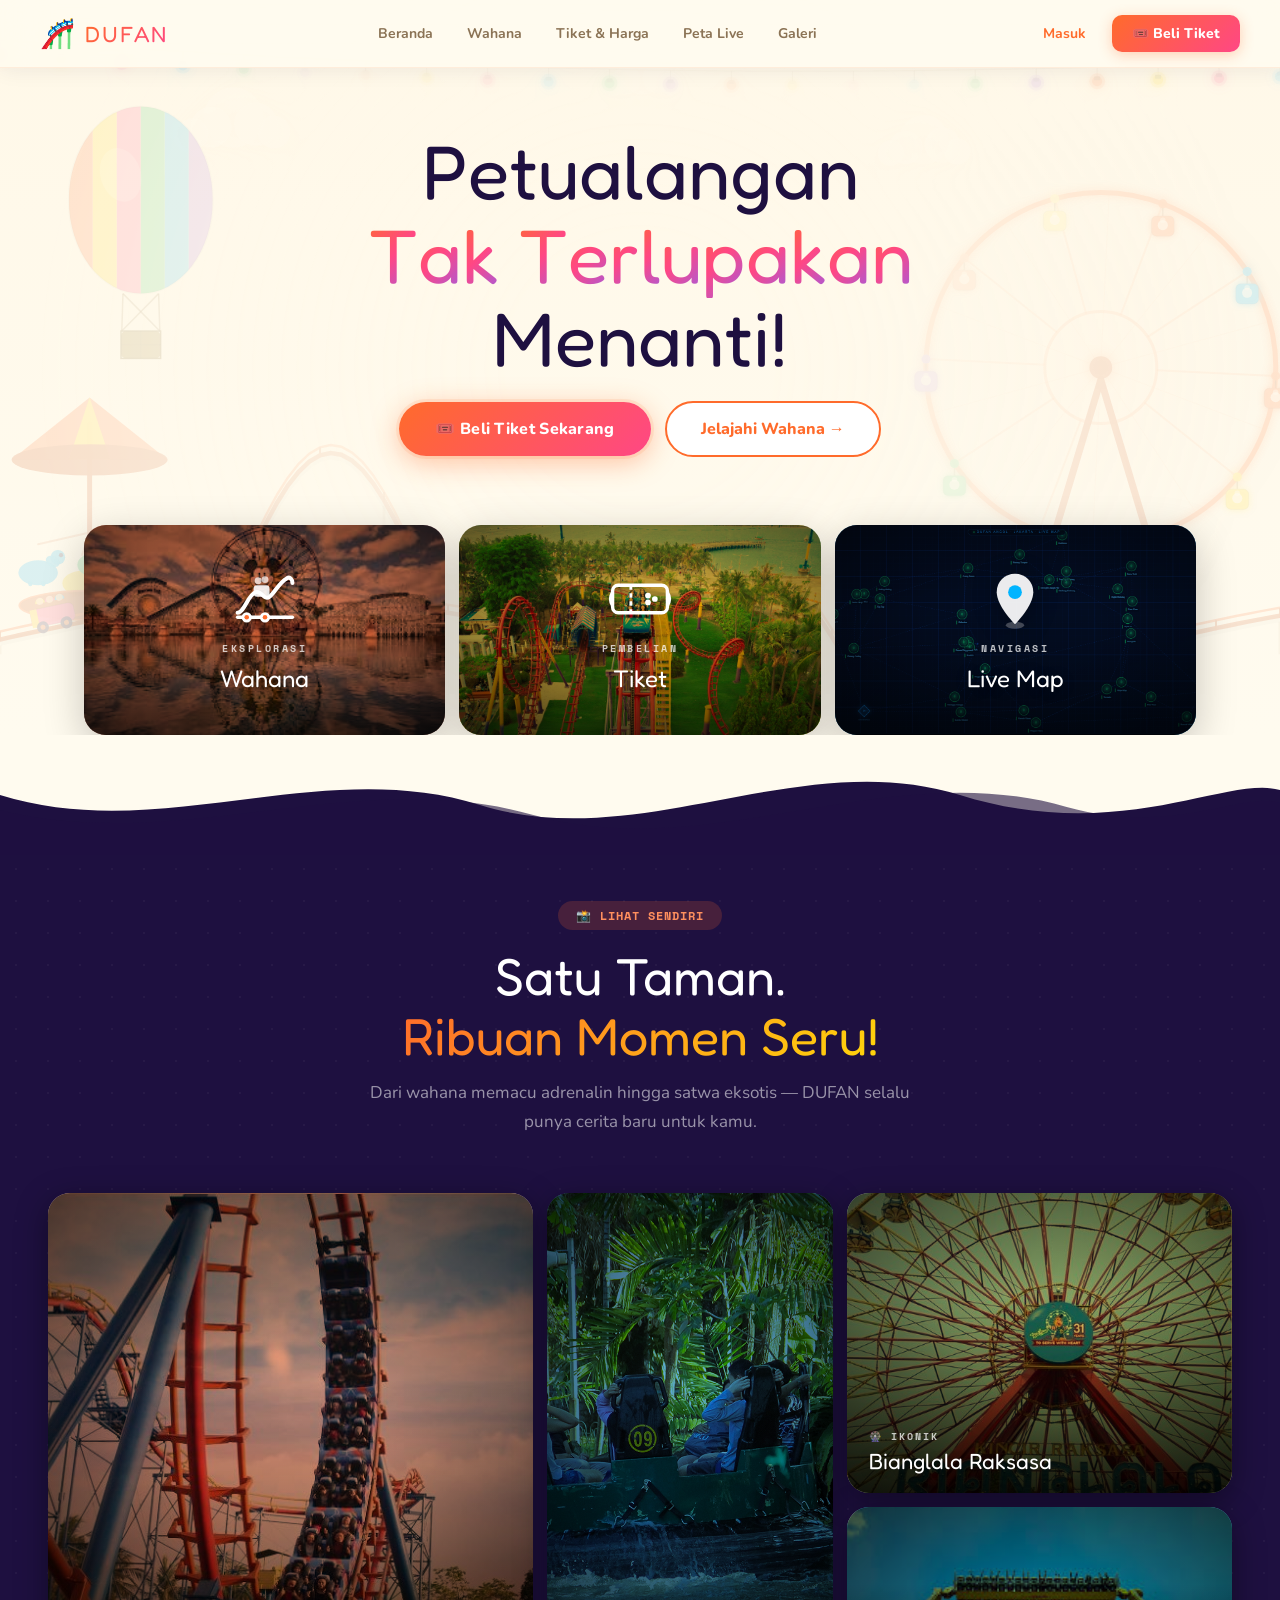
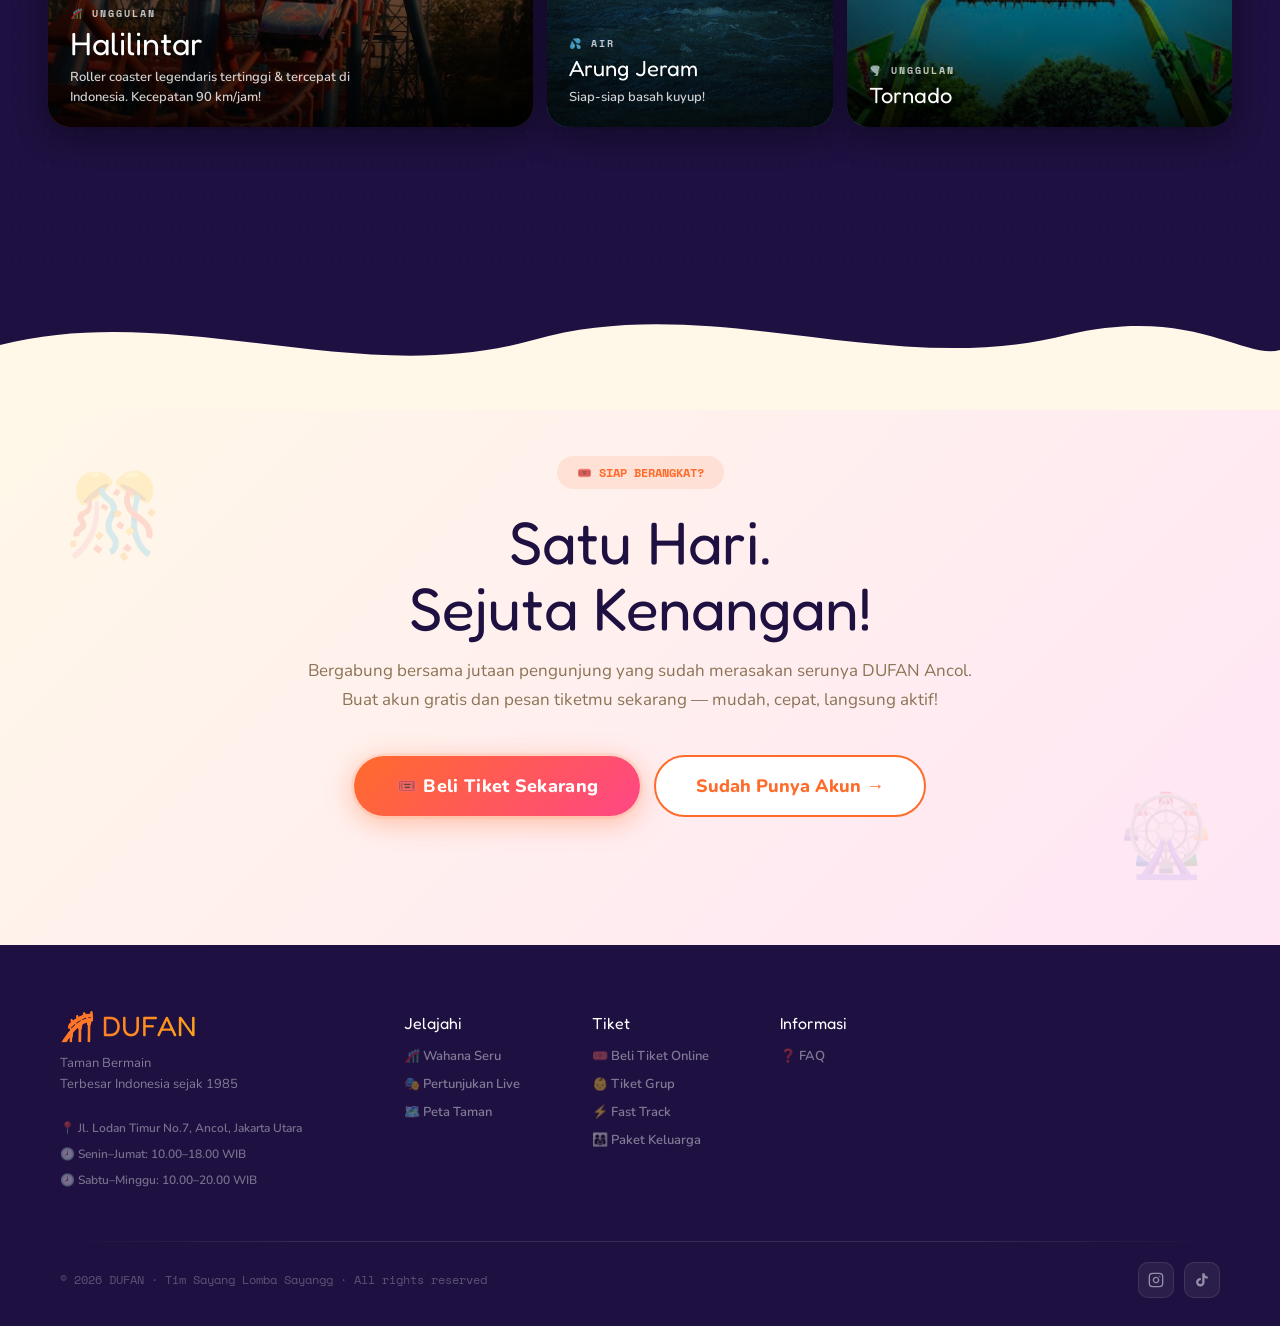
==== commit ae844862: "benerin link map" ====
--- a/index.html
+++ b/index.html
@@ -271,7 +271,7 @@
         <div class="footer-col-title">Jelajahi</div>
         <a href="attractions.html">🎢 Wahana Seru</a>
         <a href="attractions.html">🎭 Pertunjukan Live</a>
-        <a href="map.html">🗺️ Peta Taman</a>
+        <a href="login.html">🗺️ Peta Taman</a>
       </div>
 
       <div class="footer-col">
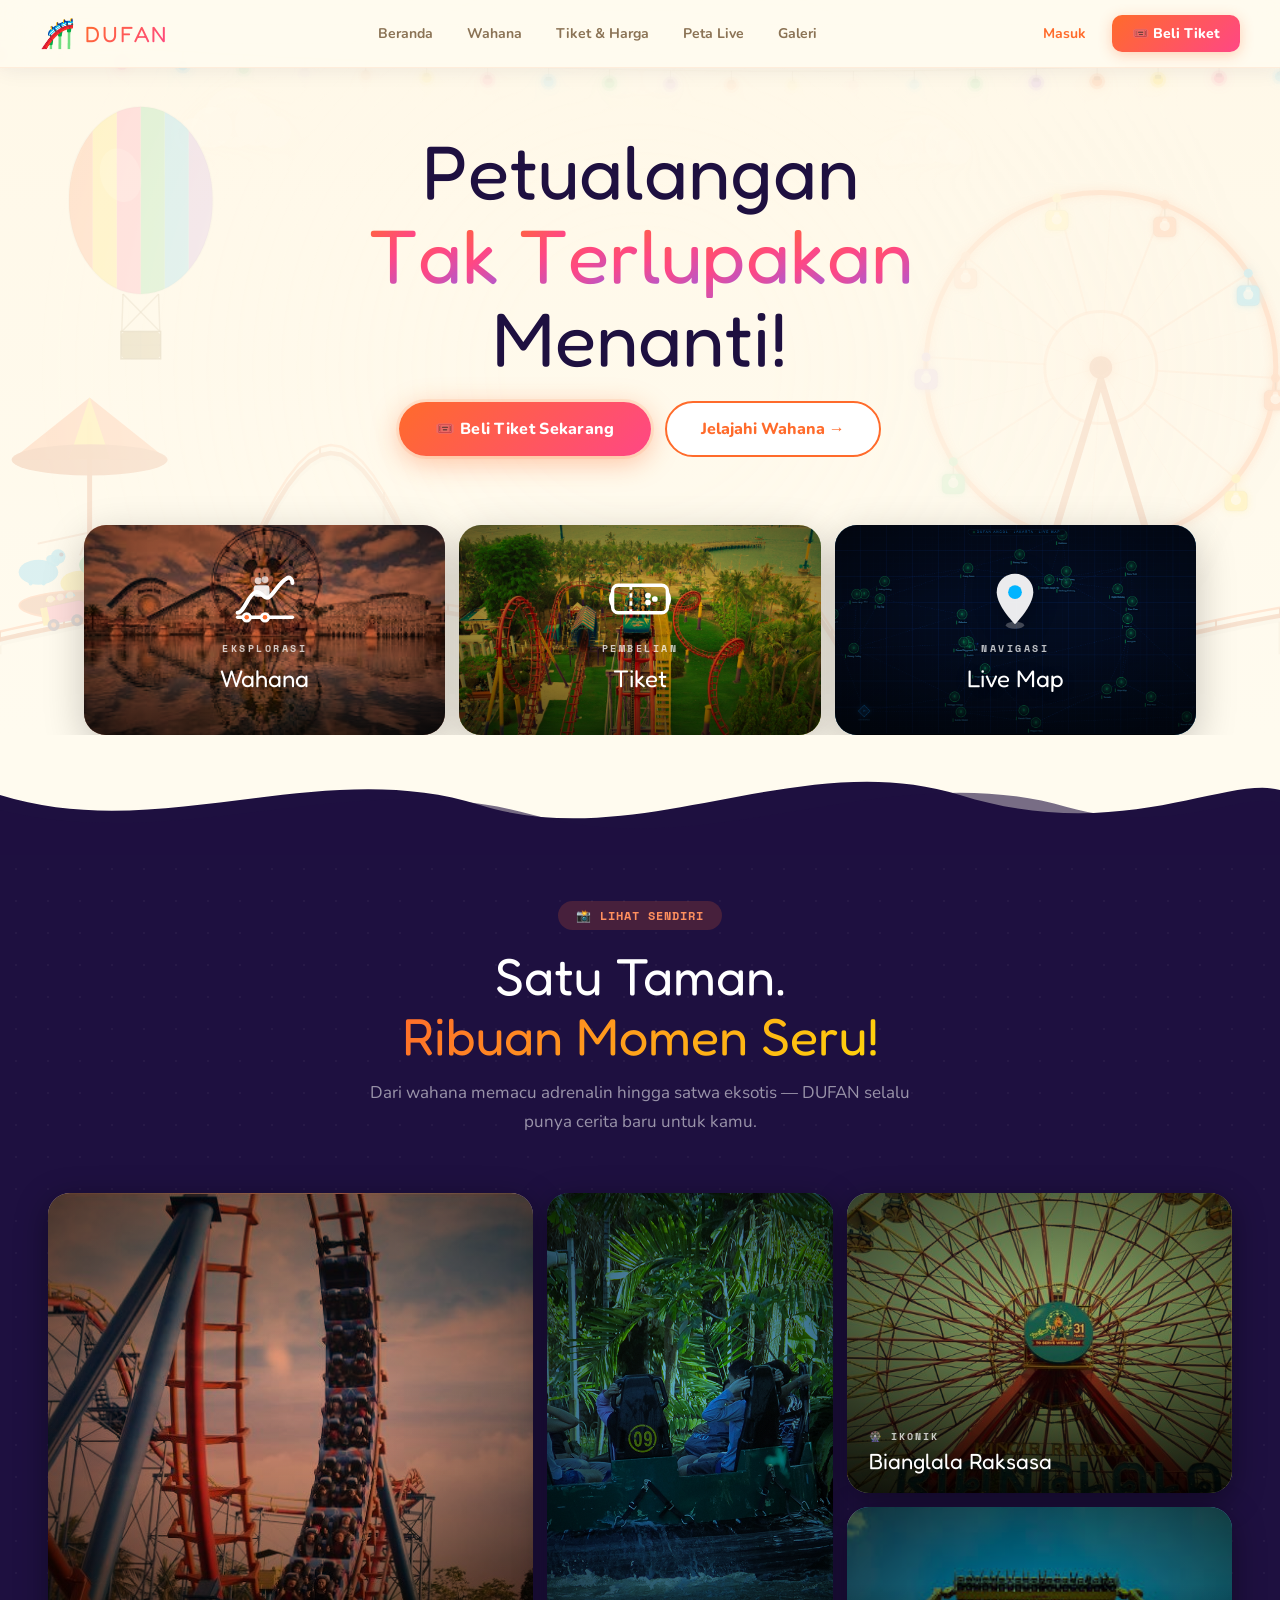
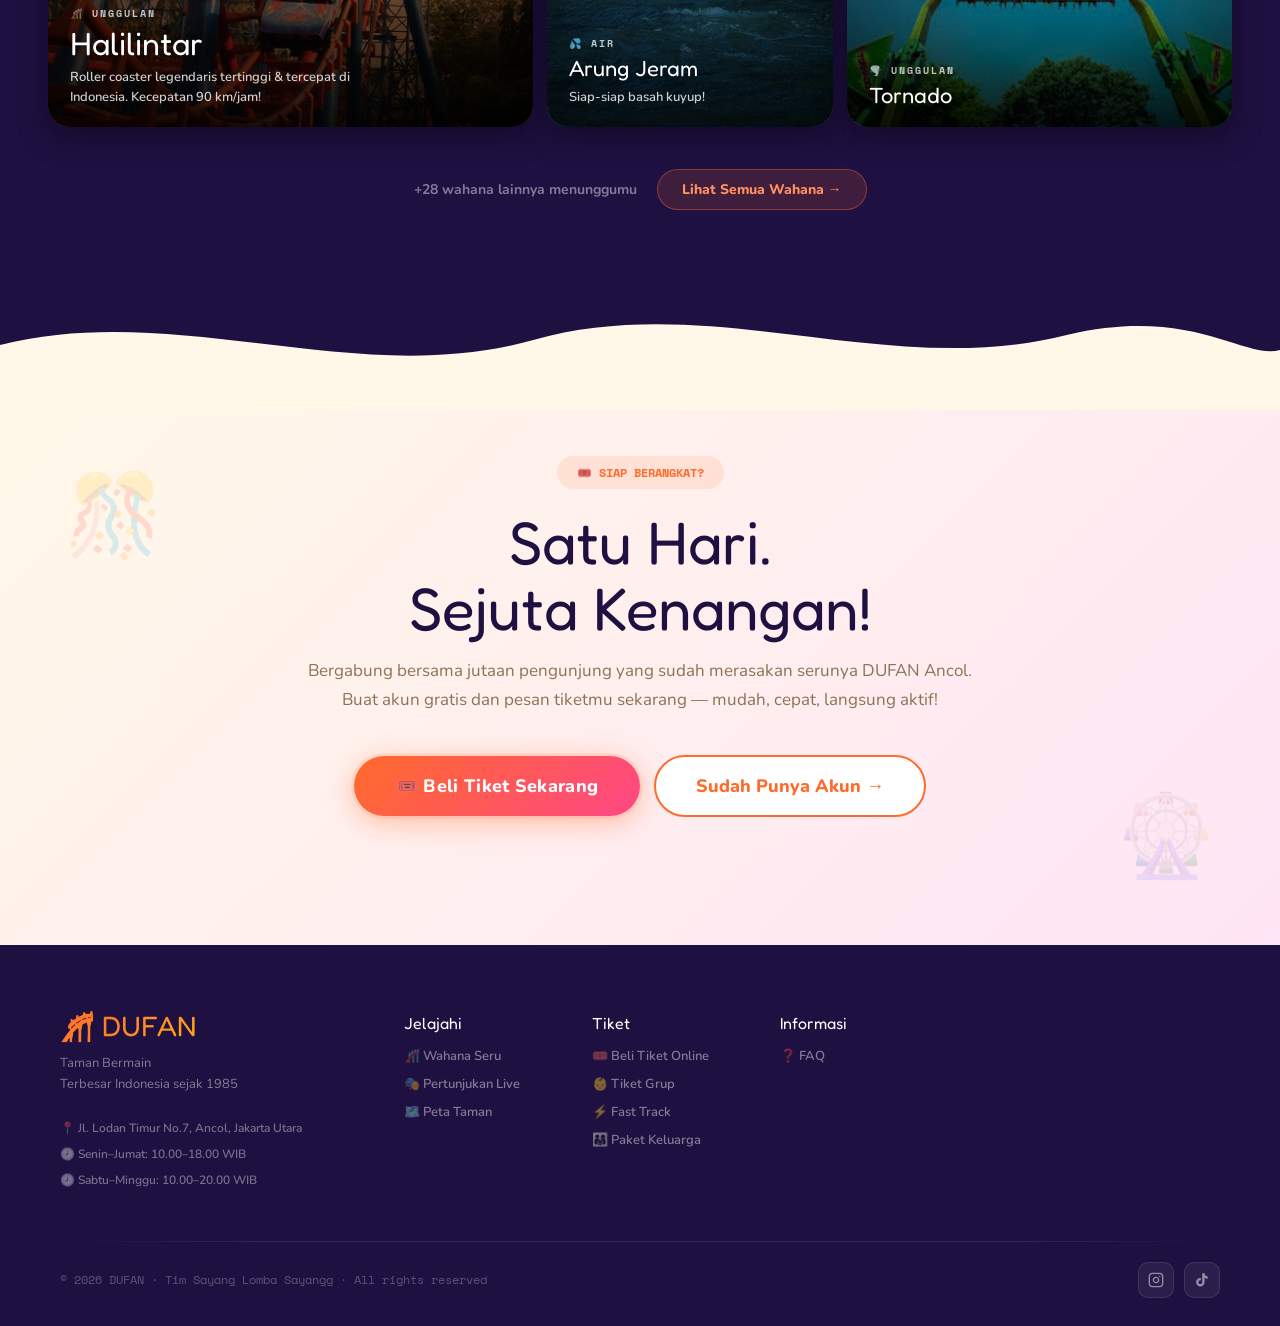
==== commit c3ce3fba: "nothing" ====
--- a/index.html
+++ b/index.html
@@ -24,7 +24,7 @@
     <a class="nav-link" href="index.html">Beranda</a>
     <a class="nav-link" href="attractions.html">Wahana</a>
     <a class="nav-link" href="tickets.html">Tiket & Harga</a>
-    <a class="nav-link" href="map.html">Peta Live</a>
+    <a class="nav-link" href="login.html">Peta Live</a>
     <a class="nav-link" href="#galeri">Galeri</a>
   </div>
 
